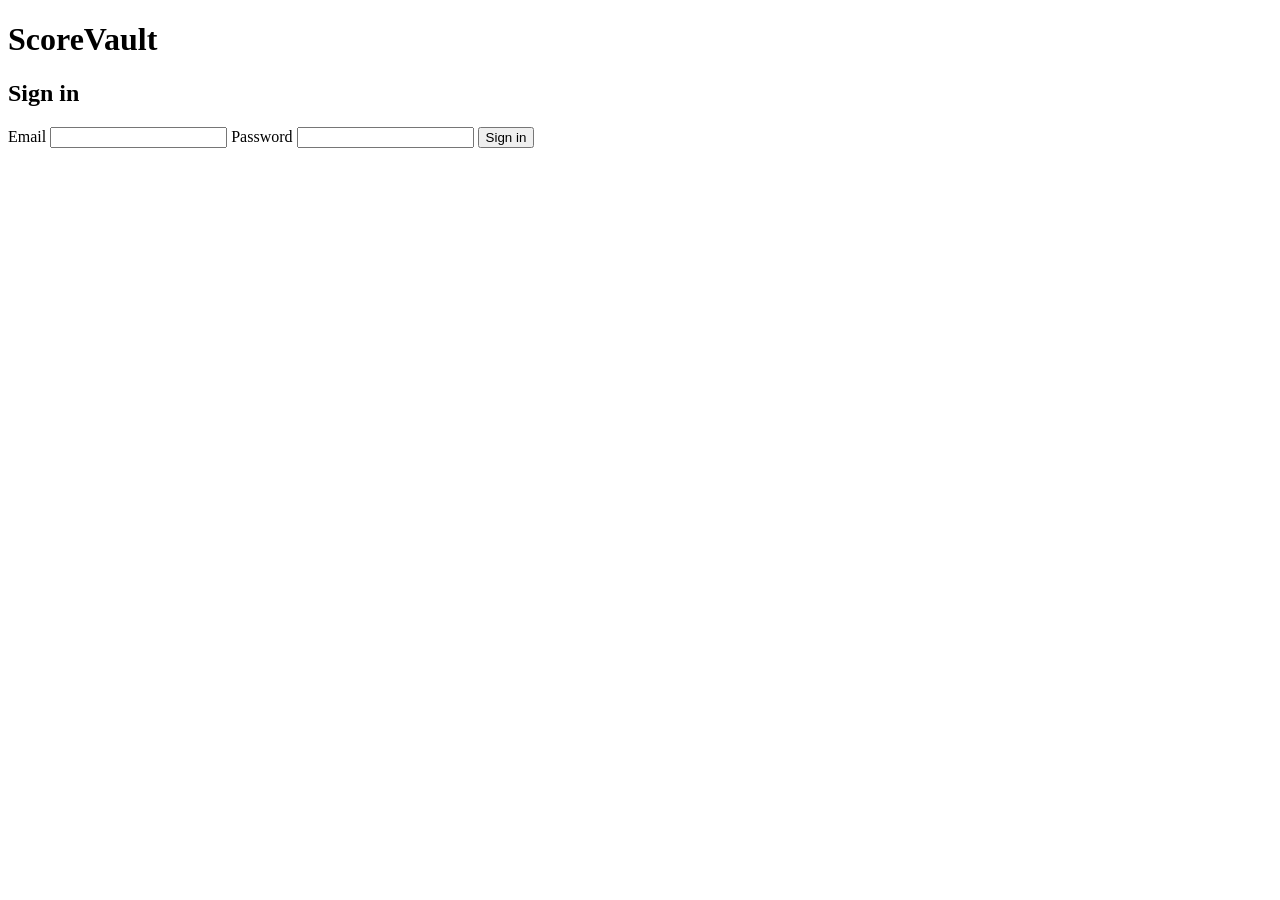
==== backend/src/main/resources/static/index.html @ b6db9ce6 "feat(backend): JWT login and rubric template API with web page" ====
<!DOCTYPE html>
<html lang="en">
<head>
  <meta charset="utf-8">
  <meta name="viewport" content="width=device-width, initial-scale=1">
  <title>ScoreVault</title>
  <link rel="stylesheet" href="/styles.css">
</head>
<body>
  <header>
    <h1>ScoreVault</h1>
    <div id="whoami" hidden>
      <span id="who"></span>
      <button id="logout" type="button">Log out</button>
    </div>
  </header>

  <main>
    <section id="login-view">
      <h2>Sign in</h2>
      <form id="login-form" autocomplete="on">
        <label for="email">Email</label>
        <input id="email" type="email" required maxlength="255" autocomplete="username">
        <label for="password">Password</label>
        <input id="password" type="password" required maxlength="100" autocomplete="current-password">
        <button type="submit">Sign in</button>
        <p id="login-error" class="error" role="alert"></p>
      </form>
    </section>

    <section id="app-view" hidden>
      <section id="create-section" class="card">
        <h2>Create rubric template</h2>
        <form id="rubric-form">
          <label for="category">Event category</label>
          <select id="category" required></select>
          <label for="rubric-name">Template name</label>
          <input id="rubric-name" type="text" required maxlength="150">
          <label for="rubric-desc">Description (optional)</label>
          <input id="rubric-desc" type="text" maxlength="500">

          <h3>Criteria</h3>
          <div id="criteria"></div>
          <button id="add-criterion" type="button">Add criterion</button>
          <p id="weight-total" class="total"></p>

          <button type="submit">Save template</button>
          <p id="rubric-msg" role="status"></p>
        </form>
      </section>

      <section>
        <h2>Rubric templates</h2>
        <p id="list-note"></p>
        <div id="rubric-list"></div>
      </section>
    </section>
  </main>

  <script src="/app.js"></script>
</body>
</html>
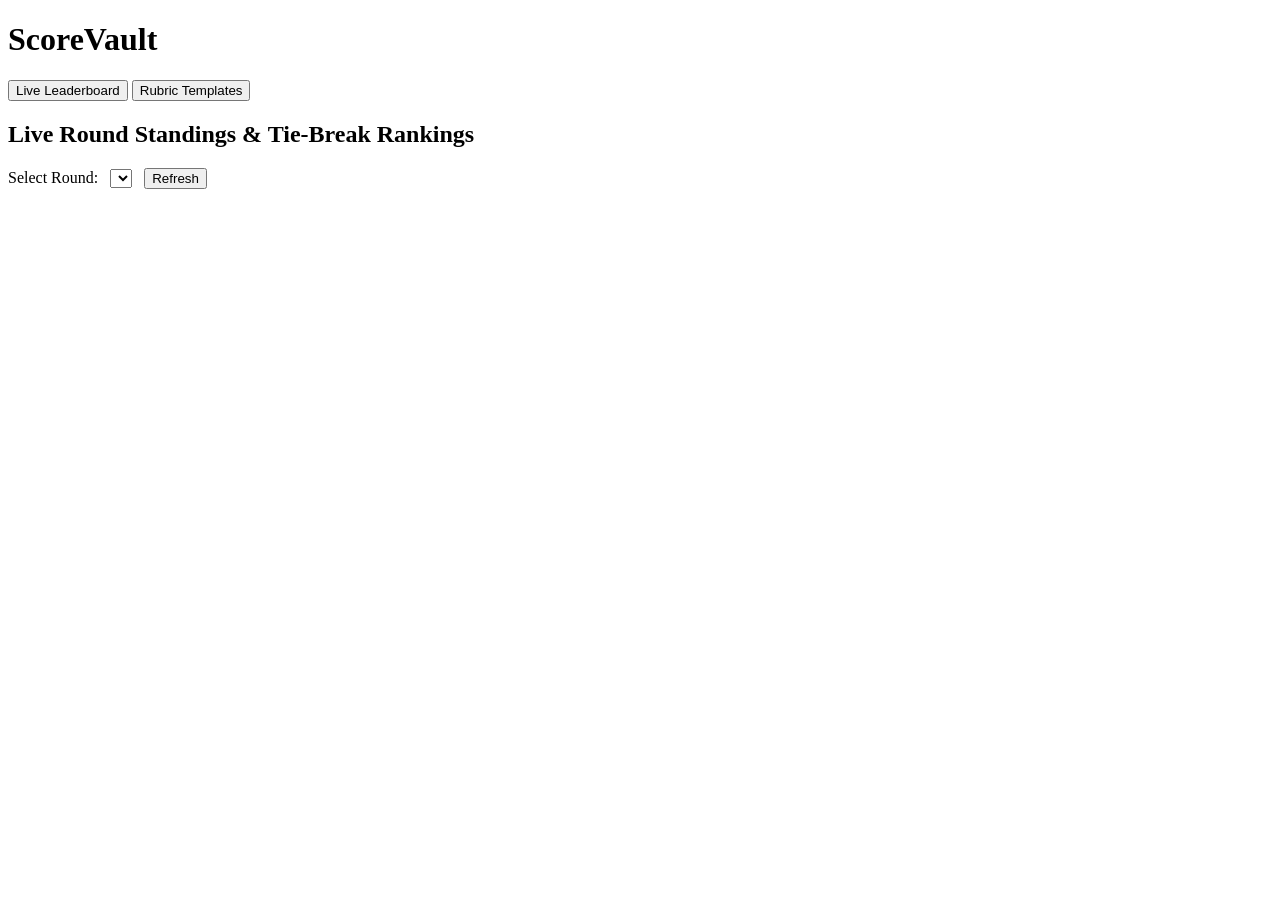
==== commit b75ab82d: "feat(backend & web): implement judge assignment, rubric scoring engine, and live leaderboard" ====
--- a/backend/src/main/resources/static/index.html
+++ b/backend/src/main/resources/static/index.html
@@ -3,7 +3,7 @@
 <head>
   <meta charset="utf-8">
   <meta name="viewport" content="width=device-width, initial-scale=1">
-  <title>ScoreVault</title>
+  <title>ScoreVault - Multi-Category Evaluation & Auditing Portal</title>
   <link rel="stylesheet" href="/styles.css">
 </head>
 <body>
@@ -15,45 +15,101 @@
     </div>
   </header>
 
+  <nav class="tabs" id="main-nav">
+    <button type="button" class="tab-btn active" data-tab="tab-leaderboard">Live Leaderboard</button>
+    <button type="button" class="tab-btn" data-tab="tab-rubrics">Rubric Templates</button>
+    <button type="button" class="tab-btn" data-tab="tab-judging" id="btn-tab-judging" hidden>Judge Scoring</button>
+    <button type="button" class="tab-btn" data-tab="tab-assign" id="btn-tab-assign" hidden>Assign Judges</button>
+  </nav>
+
   <main>
-    <section id="login-view">
-      <h2>Sign in</h2>
-      <form id="login-form" autocomplete="on">
-        <label for="email">Email</label>
-        <input id="email" type="email" required maxlength="255" autocomplete="username">
-        <label for="password">Password</label>
-        <input id="password" type="password" required maxlength="100" autocomplete="current-password">
-        <button type="submit">Sign in</button>
-        <p id="login-error" class="error" role="alert"></p>
-      </form>
+    <!-- TAB 1: LIVE LEADERBOARD (PUBLIC) -->
+    <section id="tab-leaderboard" class="tab-content">
+      <div class="card">
+        <h2>Live Round Standings & Tie-Break Rankings</h2>
+        <div style="display:flex; gap:12px; align-items:center; margin-bottom:12px;">
+          <label for="leaderboard-round" style="margin:0; white-space:nowrap;">Select Round:</label>
+          <select id="leaderboard-round" style="max-width:360px;"></select>
+          <button id="refresh-leaderboard" type="button" class="secondary" style="margin:0;">Refresh</button>
+        </div>
+        <p id="leaderboard-meta" class="meta"></p>
+        <div id="leaderboard-table-container"></div>
+      </div>
     </section>
 
-    <section id="app-view" hidden>
-      <section id="create-section" class="card">
-        <h2>Create rubric template</h2>
-        <form id="rubric-form">
-          <label for="category">Event category</label>
-          <select id="category" required></select>
-          <label for="rubric-name">Template name</label>
-          <input id="rubric-name" type="text" required maxlength="150">
-          <label for="rubric-desc">Description (optional)</label>
-          <input id="rubric-desc" type="text" maxlength="500">
-
-          <h3>Criteria</h3>
-          <div id="criteria"></div>
-          <button id="add-criterion" type="button">Add criterion</button>
-          <p id="weight-total" class="total"></p>
-
-          <button type="submit">Save template</button>
-          <p id="rubric-msg" role="status"></p>
+    <!-- TAB 2: RUBRIC TEMPLATES -->
+    <section id="tab-rubrics" class="tab-content" hidden>
+      <section id="login-view" class="card">
+        <h2>Sign in</h2>
+        <form id="login-form" autocomplete="on">
+          <label for="email">Email</label>
+          <input id="email" type="email" required maxlength="255" autocomplete="username">
+          <label for="password">Password</label>
+          <input id="password" type="password" required maxlength="100" autocomplete="current-password">
+          <button type="submit">Sign in</button>
+          <p id="login-error" class="error" role="alert"></p>
         </form>
       </section>
 
-      <section>
-        <h2>Rubric templates</h2>
-        <p id="list-note"></p>
-        <div id="rubric-list"></div>
-      </section>
+      <div id="rubric-app-view" hidden>
+        <section id="create-section" class="card">
+          <h2>Create Rubric Template (Admin Only)</h2>
+          <form id="rubric-form">
+            <label for="category">Event category</label>
+            <select id="category" required></select>
+            <label for="rubric-name">Template name</label>
+            <input id="rubric-name" type="text" required maxlength="150">
+            <label for="rubric-desc">Description (optional)</label>
+            <input id="rubric-desc" type="text" maxlength="500">
+
+            <h3>Criteria</h3>
+            <div id="criteria"></div>
+            <button id="add-criterion" type="button">Add criterion</button>
+            <p id="weight-total" class="total"></p>
+
+            <button type="submit">Save template</button>
+            <p id="rubric-msg" role="status"></p>
+          </form>
+        </section>
+
+        <section class="card">
+          <h2>Active Rubric Templates</h2>
+          <p id="list-note" class="meta"></p>
+          <div id="rubric-list"></div>
+        </section>
+      </div>
+    </section>
+
+    <!-- TAB 3: JUDGE SCORING INTERFACE -->
+    <section id="tab-judging" class="tab-content" hidden>
+      <div class="card">
+        <h2>My Assigned Entries to Evaluate</h2>
+        <p class="meta">Scores automatically lock upon submission and are recorded in the immutable audit log.</p>
+        <div id="judge-tasks-container"></div>
+      </div>
+    </section>
+
+    <!-- TAB 4: ADMIN JUDGE ASSIGNMENT & CONFLICT CHECK -->
+    <section id="tab-assign" class="tab-content" hidden>
+      <div class="card">
+        <h2>Assign Judge with Conflict-of-Interest Validation</h2>
+        <p class="meta">The system uses database triggers to automatically reject assignments where the judge and any team member share the same institution.</p>
+        <form id="assign-form">
+          <label for="assign-round">Round</label>
+          <select id="assign-round" required></select>
+          <label for="assign-judge">Judge</label>
+          <select id="assign-judge" required></select>
+          <label for="assign-team">Target Team</label>
+          <select id="assign-team" required></select>
+          <button type="submit">Verify & Assign Judge</button>
+          <p id="assign-msg" role="status"></p>
+        </form>
+      </div>
+
+      <div class="card">
+        <h2>Current Assignments</h2>
+        <div id="assignments-list-container"></div>
+      </div>
     </section>
   </main>
 
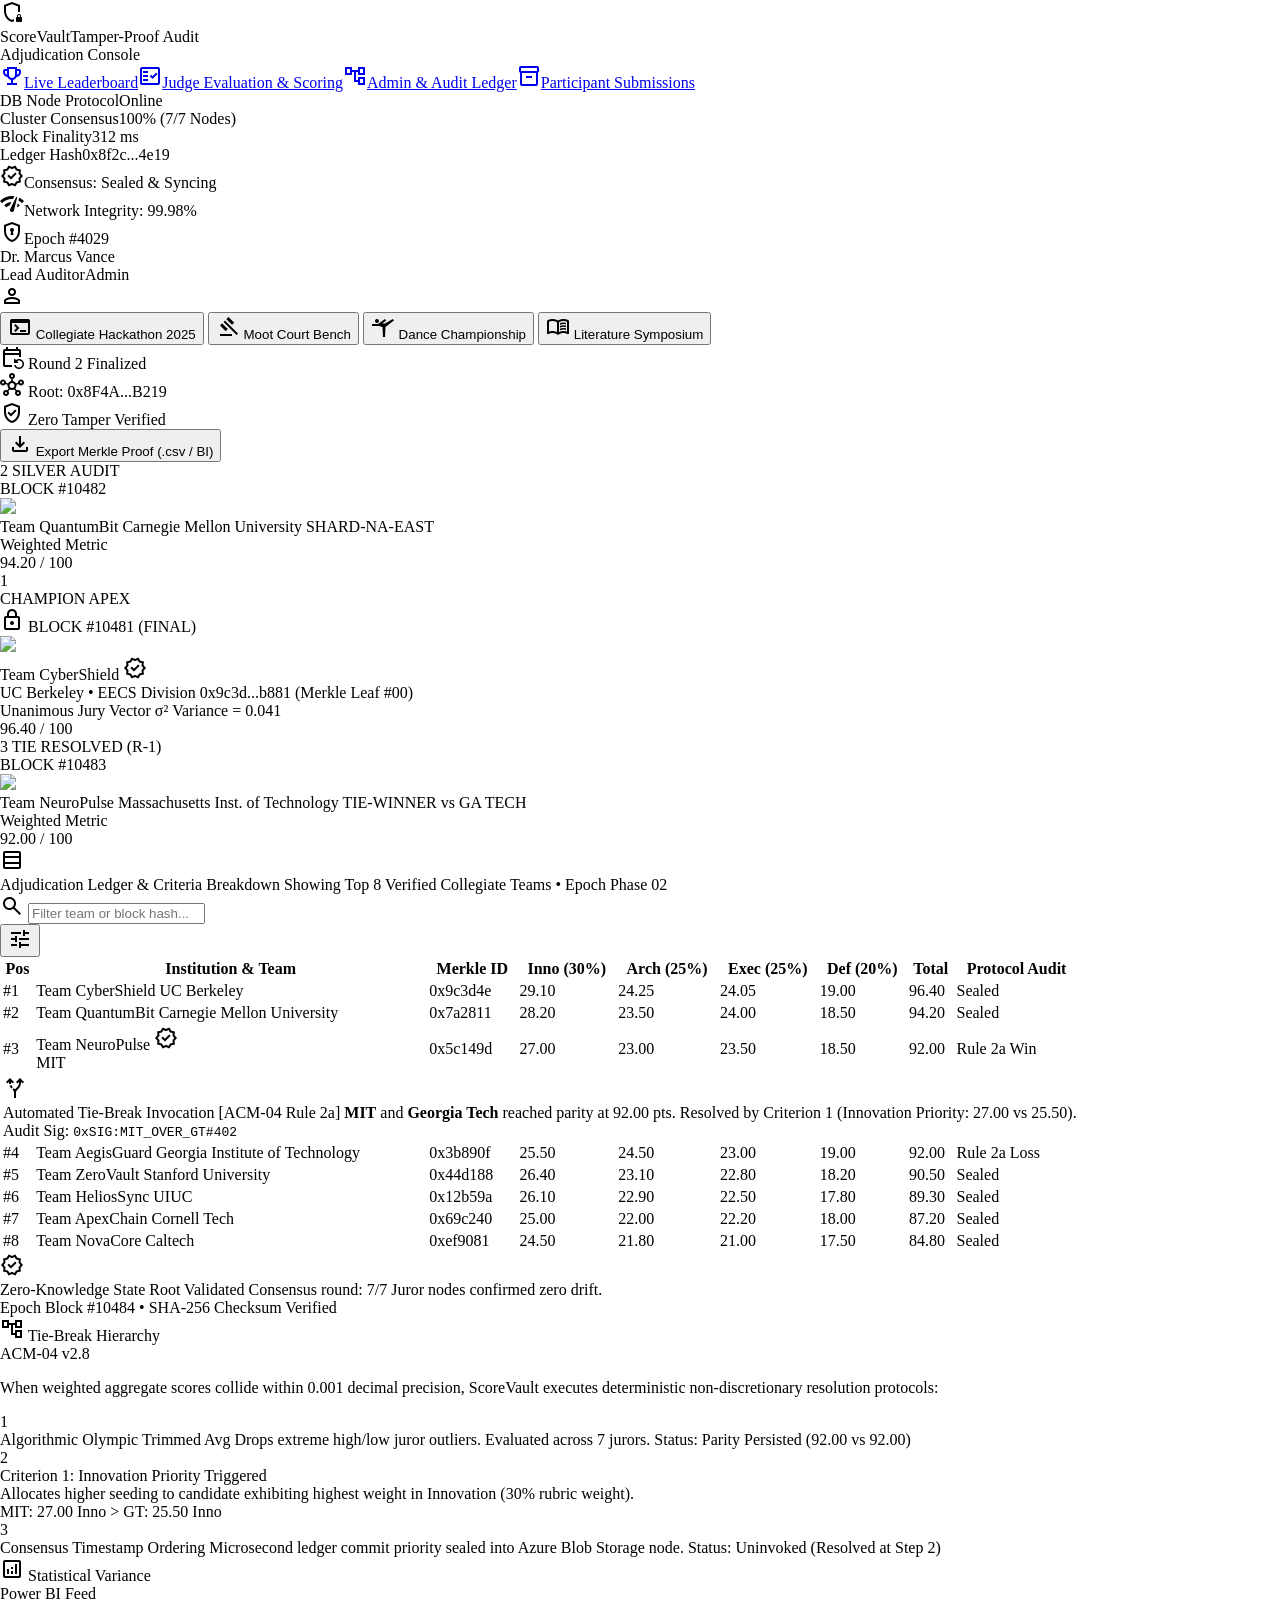
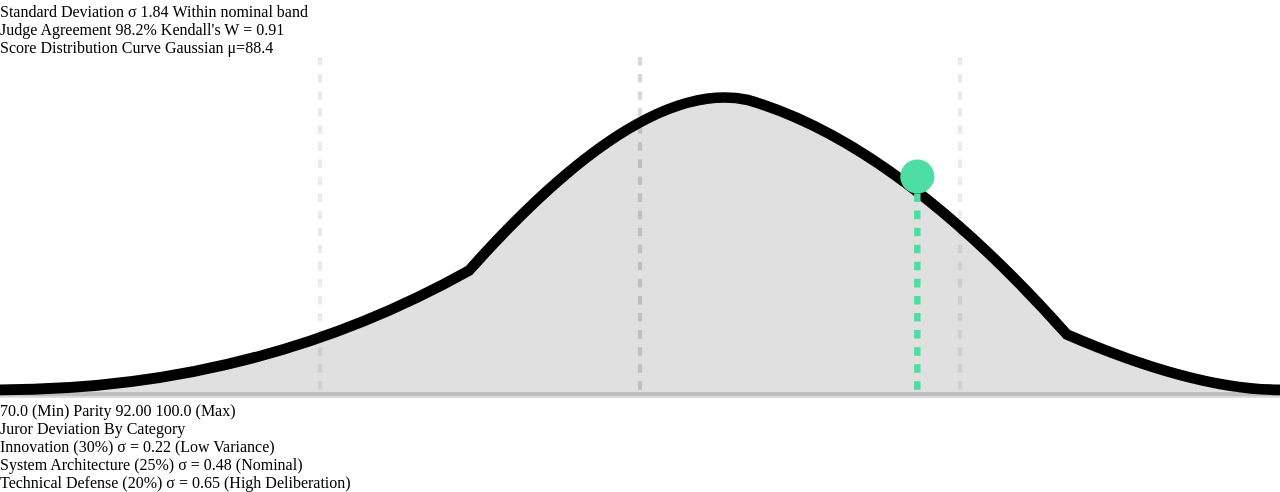
==== commit 595c7a3b: "feat(ui): integrate Google Stitch high-fidelity design system across all 4 screens with interactive " ====
--- a/backend/src/main/resources/static/index.html
+++ b/backend/src/main/resources/static/index.html
@@ -1,118 +1,539 @@
 <!DOCTYPE html>
-<html lang="en">
-<head>
-  <meta charset="utf-8">
-  <meta name="viewport" content="width=device-width, initial-scale=1">
-  <title>ScoreVault - Multi-Category Evaluation & Auditing Portal</title>
-  <link rel="stylesheet" href="/styles.css">
-</head>
-<body>
-  <header>
-    <h1>ScoreVault</h1>
-    <div id="whoami" hidden>
-      <span id="who"></span>
-      <button id="logout" type="button">Log out</button>
-    </div>
-  </header>
 
-  <nav class="tabs" id="main-nav">
-    <button type="button" class="tab-btn active" data-tab="tab-leaderboard">Live Leaderboard</button>
-    <button type="button" class="tab-btn" data-tab="tab-rubrics">Rubric Templates</button>
-    <button type="button" class="tab-btn" data-tab="tab-judging" id="btn-tab-judging" hidden>Judge Scoring</button>
-    <button type="button" class="tab-btn" data-tab="tab-assign" id="btn-tab-assign" hidden>Assign Judges</button>
-  </nav>
+<html class="dark" lang="en"><head><meta charset="utf-8"/><meta content="width=device-width, initial-scale=1.0" name="viewport"/><meta content="web_dashboard" name="shell-type"/><link href="https://fonts.googleapis.com/css2?family=Material+Symbols+Outlined:opsz,wght,FILL,GRAD@20..48,100..700,0..1,-50..200" rel="stylesheet"/><link href="https://fonts.googleapis.com" rel="preconnect"/><link crossorigin="" href="https://fonts.gstatic.com" rel="preconnect"/><link href="https://fonts.googleapis.com/css2?family=Inter:wght@400;500;600;700&amp;family=JetBrains+Mono:wght@400;500;600&amp;display=swap" rel="stylesheet"/>
+<link href="https://fonts.googleapis.com/css2?family=Material+Symbols+Outlined:wght,FILL@100..700,0..1&amp;display=swap" rel="stylesheet"/><style>@layer base{html,body{margin:0;padding:0;}body{overscroll-behavior:none;}main>:first-child{margin-top:0!important;}main>:last-child{margin-bottom:0!important;}}::-webkit-scrollbar{display:none;}</style><script src="https://cdn.tailwindcss.com"></script><script id="tailwind-config">tailwind.config={"darkMode":"class","theme":{"extend":{"colors":{"on-secondary":"#003824","tertiary-fixed-dim":"#ffb95f","on-primary-container":"#00424f","surface-container":"#151e3a","inverse-on-surface":"#262f4c","error-container":"#93000a","on-primary-fixed-variant":"#004e5c","on-tertiary-fixed":"#2a1700","tertiary":"#ffb95f","secondary":"#4edea3","surface-variant":"#2b3450","secondary-fixed-dim":"#4edea3","outline-variant":"#3d494c","primary-fixed":"#acedff","on-error":"#690005","on-error-container":"#ffdad6","surface":"#08122d","surface-dim":"#08122d","on-secondary-fixed-variant":"#005236","on-primary":"#003640","primary-container":"#06b6d4","secondary-container":"#00a572","background":"#08122d","on-surface-variant":"#bcc9cd","secondary-fixed":"#6ffbbe","tertiary-fixed":"#ffddb8","on-secondary-container":"#00311f","on-background":"#dbe1ff","surface-container-lowest":"#030c28","primary":"#4cd7f6","tertiary-container":"#e79400","on-tertiary-container":"#563400","error":"#ffb4ab","inverse-primary":"#00687a","on-surface":"#dbe1ff","on-secondary-fixed":"#002113","inverse-surface":"#dbe1ff","surface-container-low":"#111a36","on-primary-fixed":"#001f26","on-tertiary":"#472a00","surface-container-highest":"#2b3450","outline":"#869397","on-tertiary-fixed-variant":"#653e00","surface-container-high":"#202945","primary-fixed-dim":"#4cd7f6","surface-bright":"#2f3855","surface-tint":"#4cd7f6"},"borderRadius":{"DEFAULT":"0.25rem","lg":"0.5rem","xl":"0.75rem","full":"9999px"},"spacing":{"space-xl":"2.5rem","space-md":"1rem","margin-lg":"2.5rem","gutter-lg":"1.5rem","gutter-sm":"0.75rem","gutter":"1.25rem","space-sm":"0.5rem","margin-sm":"1rem","space-xs":"0.25rem","margin":"1.5rem","space-lg":"1.5rem"},"fontFamily":{"body-md":["Inter"],"body-lg":["Inter"],"label-mono-lg":["JetBrains Mono"],"headline-md":["Inter"],"title-md":["Inter"],"headline-lg":["Inter"],"body-sm":["Inter"],"display-lg-mobile":["Inter"],"display-lg":["Inter"],"label-mono-md":["JetBrains Mono"],"label-mono-sm":["JetBrains Mono"],"headline-lg-mobile":["Inter"]},"fontSize":{"body-md":["14px",{"lineHeight":"20px","fontWeight":"400"}],"body-lg":["16px",{"lineHeight":"24px","fontWeight":"400"}],"label-mono-lg":["14px",{"lineHeight":"20px","letterSpacing":"0.02em","fontWeight":"500"}],"headline-md":["20px",{"lineHeight":"28px","letterSpacing":"-0.005em","fontWeight":"600"}],"title-md":["16px",{"lineHeight":"24px","fontWeight":"600"}],"headline-lg":["28px",{"lineHeight":"36px","letterSpacing":"-0.01em","fontWeight":"600"}],"body-sm":["12px",{"lineHeight":"16px","fontWeight":"400"}],"display-lg-mobile":["30px",{"lineHeight":"38px","letterSpacing":"-0.01em","fontWeight":"700"}],"display-lg":["40px",{"lineHeight":"48px","letterSpacing":"-0.02em","fontWeight":"700"}],"label-mono-md":["12px",{"lineHeight":"16px","letterSpacing":"0.04em","fontWeight":"500"}],"label-mono-sm":["10px",{"lineHeight":"14px","letterSpacing":"0.06em","fontWeight":"500"}],"headline-lg-mobile":["22px",{"lineHeight":"30px","letterSpacing":"0em","fontWeight":"600"}]}}}};</script></head><body class="bg-surface font-body-md text-body-md text-on-surface antialiased"><aside class="fixed left-0 top-0 h-full w-72 bg-surface-container-low z-50 flex flex-col justify-between shadow-[0_1px_8px_rgba(0,0,0,0.04)]"><div class="flex flex-col"><div class="h-16 px-gutter flex items-center gap-space-sm bg-surface-container-lowest/60"><div class="w-9 h-9 rounded-lg bg-surface-container-high flex items-center justify-center"><span class="material-symbols-outlined text-primary text-[22px]">shield_locked</span></div><div class="flex flex-col"><span class="font-headline-md text-title-md text-on-surface tracking-tight font-bold">ScoreVault</span><span class="font-label-mono-sm text-label-mono-sm text-outline tracking-wider uppercase">Tamper-Proof Audit</span></div></div><div class="px-space-md py-space-sm"><div class="px-space-sm py-space-xs font-label-mono-sm text-label-mono-sm uppercase text-outline tracking-wider">Adjudication Console</div></div><nav class="flex flex-col px-space-sm gap-space-xs" data-active-classes="bg-surface-container-high text-primary font-title-md"><a aria-current="page" class="flex items-center gap-space-sm px-space-md py-space-sm rounded-lg transition-all bg-surface-container-high text-primary font-title-md" data-path="live-leaderboard" href="/leaderboard.html"><span class="material-symbols-outlined text-[20px]">trophy</span><span class="font-title-md text-body-md">Live Leaderboard</span></a><a class="flex items-center gap-space-sm px-space-md py-space-sm rounded-lg text-on-surface-variant hover:bg-surface-container hover:text-on-surface transition-all" data-path="judge-evaluation-and-scoring" href="/judging.html"><span class="material-symbols-outlined text-[20px]">fact_check</span><span class="font-title-md text-body-md">Judge Evaluation &amp; Scoring</span></a><a class="flex items-center gap-space-sm px-space-md py-space-sm rounded-lg text-on-surface-variant hover:bg-surface-container hover:text-on-surface transition-all" data-path="admin-and-audit-ledger" href="/admin.html"><span class="material-symbols-outlined text-[20px]">account_tree</span><span class="font-title-md text-body-md">Admin &amp; Audit Ledger</span></a><a class="flex items-center gap-space-sm px-space-md py-space-sm rounded-lg text-on-surface-variant hover:bg-surface-container hover:text-on-surface transition-all" data-path="participant-submissions" href="/submissions.html"><span class="material-symbols-outlined text-[20px]">inventory_2</span><span class="font-title-md text-body-md">Participant Submissions</span></a></nav></div><div class="p-space-md m-space-sm rounded-lg bg-surface-container-lowest/80 flex flex-col gap-space-sm"><div class="flex items-center justify-between"><span class="font-label-mono-sm text-label-mono-sm text-outline tracking-wider uppercase">DB Node Protocol</span><span class="inline-flex items-center gap-1 font-label-mono-sm text-label-mono-sm text-secondary"><span class="w-1.5 h-1.5 rounded-full bg-secondary animate-pulse"></span>Online</span></div><div class="flex flex-col gap-space-xs"><div class="flex justify-between items-center text-body-sm"><span class="text-on-surface-variant font-body-sm">Cluster Consensus</span><span class="font-label-mono-sm text-label-mono-sm text-on-surface">100% (7/7 Nodes)</span></div><div class="flex justify-between items-center text-body-sm"><span class="text-on-surface-variant font-body-sm">Block Finality</span><span class="font-label-mono-sm text-label-mono-sm text-primary">312 ms</span></div><div class="flex justify-between items-center text-body-sm"><span class="text-on-surface-variant font-body-sm">Ledger Hash</span><span class="font-label-mono-sm text-label-mono-sm text-outline-variant font-semibold">0x8f2c...4e19</span></div></div></div></aside><div class="pl-72"><header class="fixed top-0 left-72 right-0 h-16 bg-surface/80 backdrop-blur-xl z-40 shadow-[0_1px_8px_rgba(0,0,0,0.04)]"><div class="h-16 w-full px-gutter-lg flex items-center justify-between"><div class="flex items-center gap-space-md"><div class="flex items-center gap-space-xs px-space-md py-1 rounded-full bg-surface-container-high"><span class="w-2 h-2 rounded-full bg-secondary animate-ping"></span><span class="material-symbols-outlined text-secondary text-[16px]">verified</span><span class="font-label-mono-sm text-label-mono-sm text-secondary font-medium tracking-wide uppercase">Consensus: Sealed &amp; Syncing</span></div><div class="hidden xl:flex items-center gap-space-xs px-space-md py-1 rounded-full bg-surface-container"><span class="material-symbols-outlined text-primary text-[16px]">network_check</span><span class="font-label-mono-sm text-label-mono-sm text-primary font-medium tracking-wide uppercase">Network Integrity: 99.98%</span></div></div><div class="flex items-center gap-space-md"><div class="flex items-center gap-space-xs px-space-sm py-1 rounded-full bg-surface-container-low"><span class="material-symbols-outlined text-outline text-[18px]">encrypted</span><span class="font-label-mono-sm text-label-mono-sm text-on-surface-variant">Epoch #4029</span></div><div class="flex items-center gap-space-sm pl-space-sm"><div class="flex flex-col text-right"><span class="font-title-md text-body-md text-on-surface font-semibold leading-tight">Dr. Marcus Vance</span><div class="flex items-center justify-end gap-1"><span class="px-1.5 py-0.5 rounded bg-primary/10 text-primary font-label-mono-sm text-label-mono-sm font-semibold uppercase">Lead Auditor</span><span class="px-1.5 py-0.5 rounded bg-surface-variant text-outline font-label-mono-sm text-label-mono-sm uppercase">Admin</span></div></div><div class="w-8 h-8 rounded-full bg-primary flex items-center justify-center"><span class="material-symbols-outlined text-on-primary text-[18px]">person</span></div></div></div></div></header><main class="w-full pt-16 bg-surface min-h-screen px-gutter-lg py-gutter"><div class="flex flex-col w-full gap-space-lg">
+<!-- Cryptographic Session Strip & Category Switcher -->
+<section class="flex flex-col lg:flex-row lg:items-center justify-between gap-space-md p-space-md rounded-xl bg-surface-container-low shadow-sm">
+<div class="flex flex-wrap items-center gap-space-xs">
+<button class="flex items-center gap-space-xs px-space-md py-space-sm rounded-lg bg-surface-container-highest text-primary font-title-md text-body-md transition-all shadow-sm">
+<span class="material-symbols-outlined text-[18px]">terminal</span>
+<span>Collegiate Hackathon 2025</span>
+<span class="w-1.5 h-1.5 rounded-full bg-secondary ml-1 animate-pulse"></span>
+</button>
+<button class="flex items-center gap-space-xs px-space-md py-space-sm rounded-lg text-on-surface-variant hover:text-on-surface hover:bg-surface-container transition-all font-title-md text-body-md">
+<span class="material-symbols-outlined text-[18px]">gavel</span>
+<span>Moot Court Bench</span>
+</button>
+<button class="flex items-center gap-space-xs px-space-md py-space-sm rounded-lg text-on-surface-variant hover:text-on-surface hover:bg-surface-container transition-all font-title-md text-body-md">
+<span class="material-symbols-outlined text-[18px]">sports_gymnastics</span>
+<span>Dance Championship</span>
+</button>
+<button class="flex items-center gap-space-xs px-space-md py-space-sm rounded-lg text-on-surface-variant hover:text-on-surface hover:bg-surface-container transition-all font-title-md text-body-md">
+<span class="material-symbols-outlined text-[18px]">menu_book</span>
+<span>Literature Symposium</span>
+</button>
+</div>
+<!-- Verification Metadata Pills & Actions -->
+<div class="flex flex-wrap items-center gap-space-sm">
+<div class="flex items-center gap-space-xs px-space-sm py-1 rounded-full bg-surface-container-high">
+<span class="material-symbols-outlined text-primary text-[15px]">event_repeat</span>
+<span class="font-label-mono-sm text-label-mono-sm text-primary uppercase">Round 2 Finalized</span>
+</div>
+<div class="flex items-center gap-space-xs px-space-sm py-1 rounded-full bg-surface-container-lowest">
+<span class="material-symbols-outlined text-outline text-[15px]">hub</span>
+<span class="font-label-mono-sm text-label-mono-sm text-on-surface-variant">Root:</span>
+<span class="font-label-mono-sm text-label-mono-sm text-on-surface font-semibold tracking-wider">0x8F4A...B219</span>
+</div>
+<div class="flex items-center gap-space-xs px-space-sm py-1 rounded-full bg-secondary/15">
+<span class="w-1.5 h-1.5 rounded-full bg-secondary"></span>
+<span class="material-symbols-outlined text-secondary text-[15px]">verified_user</span>
+<span class="font-label-mono-sm text-label-mono-sm text-secondary font-medium uppercase">Zero Tamper Verified</span>
+</div>
+<button class="flex items-center gap-space-xs px-space-md py-1.5 rounded-lg bg-primary-container text-on-primary font-title-md text-body-sm hover:brightness-110 transition-all shadow-sm">
+<span class="material-symbols-outlined text-[16px]">file_download</span>
+<span>Export Merkle Proof (.csv / BI)</span>
+</button>
+</div>
+</section>
+<!-- Collegiate Podium Hero / Top Tier Broadcast -->
+<section class="grid grid-cols-1 md:grid-cols-3 gap-space-md items-end">
+<!-- 2nd Place: CMU -->
+<div class="relative flex flex-col justify-between p-space-lg rounded-xl bg-surface-container-low shadow-sm min-h-[220px] transition-transform hover:-translate-y-1">
+<div class="flex justify-between items-start">
+<div class="flex items-center gap-space-xs">
+<span class="flex items-center justify-center w-8 h-8 rounded-full bg-surface-variant font-headline-md text-on-surface text-title-md">2</span>
+<span class="px-space-xs py-0.5 rounded bg-surface-container-highest font-label-mono-sm text-label-mono-sm text-on-surface-variant">SILVER AUDIT</span>
+</div>
+<span class="font-label-mono-sm text-label-mono-sm text-outline">BLOCK #10482</span>
+</div>
+<div class="flex items-center gap-space-md my-space-md">
+<div class="w-14 h-14 rounded-xl overflow-hidden bg-surface-container-highest flex-shrink-0">
+<img class="w-full h-full object-cover" data-alt="High-contrast modern university collegiate crest and shield symbol on a deep slate navy background, glowing metallic silver cybernetic lines, dark corporate precision branding." src="https://lh3.googleusercontent.com/aida-public/[base64]"/>
+</div>
+<div class="flex flex-col min-w-0">
+<span class="font-title-md text-headline-md text-on-surface truncate">Team QuantumBit</span>
+<span class="font-body-sm text-body-sm text-on-surface-variant">Carnegie Mellon University</span>
+<span class="font-label-mono-sm text-label-mono-sm text-primary tracking-wide">SHARD-NA-EAST</span>
+</div>
+</div>
+<div class="flex items-center justify-between pt-space-sm bg-surface-container-lowest/50 px-space-md py-space-xs rounded-lg">
+<span class="font-body-sm text-body-sm text-on-surface-variant">Weighted Metric</span>
+<div class="flex items-baseline gap-space-xs">
+<span class="font-headline-lg text-headline-lg text-on-surface font-bold">94.20</span>
+<span class="font-label-mono-sm text-label-mono-sm text-outline">/ 100</span>
+</div>
+</div>
+</div>
+<!-- 1st Place: UC Berkeley (Gold / Accentuated) -->
+<div class="relative flex flex-col justify-between p-space-lg rounded-xl bg-surface-container shadow-md min-h-[260px] -mt-2 transition-transform hover:-translate-y-1">
+<div class="flex justify-between items-start">
+<div class="flex items-center gap-space-xs">
+<div class="flex items-center justify-center w-9 h-9 rounded-full bg-tertiary-container text-on-tertiary-container font-headline-md text-headline-md shadow-sm">
+            1
+          </div>
+<span class="px-space-sm py-0.5 rounded-full bg-tertiary/15 font-label-mono-sm text-label-mono-sm text-tertiary font-bold tracking-wider">CHAMPION APEX</span>
+</div>
+<div class="flex items-center gap-1">
+<span class="material-symbols-outlined text-secondary text-[16px]">lock</span>
+<span class="font-label-mono-sm text-label-mono-sm text-secondary font-semibold">BLOCK #10481 (FINAL)</span>
+</div>
+</div>
+<div class="flex items-center gap-space-md my-space-md">
+<div class="w-16 h-16 rounded-xl overflow-hidden bg-surface-container-highest flex-shrink-0">
+<img class="w-full h-full object-cover" data-alt="Futuristic cyber security emblem with a geometric golden bear shield, dark obsidian tones, electric cyan circuitry, collegiate university championship branding." src="https://lh3.googleusercontent.com/aida-public/[base64]"/>
+</div>
+<div class="flex flex-col min-w-0">
+<div class="flex items-center gap-space-xs">
+<span class="font-headline-lg text-headline-lg text-on-surface font-bold tracking-tight truncate">Team CyberShield</span>
+<span class="material-symbols-outlined text-primary text-[20px]" title="Cryptographically Sealed Consensus">verified</span>
+</div>
+<span class="font-title-md text-body-lg text-on-surface-variant">UC Berkeley • EECS Division</span>
+<span class="font-label-mono-sm text-label-mono-sm text-primary tracking-wide">0x9c3d...b881 (Merkle Leaf #00)</span>
+</div>
+</div>
+<div class="flex items-center justify-between bg-surface-container-high px-space-md py-space-sm rounded-lg">
+<div class="flex flex-col">
+<span class="font-label-mono-sm text-label-mono-sm text-tertiary uppercase">Unanimous Jury Vector</span>
+<span class="font-body-sm text-body-sm text-outline-variant">σ² Variance = 0.041</span>
+</div>
+<div class="flex items-baseline gap-space-xs">
+<span class="font-display-lg text-display-lg text-tertiary font-black">96.40</span>
+<span class="font-label-mono-md text-label-mono-md text-outline">/ 100</span>
+</div>
+</div>
+</div>
+<!-- 3rd Place: MIT (Tied & Broken) -->
+<div class="relative flex flex-col justify-between p-space-lg rounded-xl bg-surface-container-low shadow-sm min-h-[220px] transition-transform hover:-translate-y-1">
+<div class="flex justify-between items-start">
+<div class="flex items-center gap-space-xs">
+<span class="flex items-center justify-center w-8 h-8 rounded-full bg-surface-variant font-headline-md text-on-surface text-title-md">3</span>
+<span class="px-space-xs py-0.5 rounded bg-secondary/10 font-label-mono-sm text-label-mono-sm text-secondary font-medium">TIE RESOLVED (R-1)</span>
+</div>
+<span class="font-label-mono-sm text-label-mono-sm text-outline">BLOCK #10483</span>
+</div>
+<div class="flex items-center gap-space-md my-space-md">
+<div class="w-14 h-14 rounded-xl overflow-hidden bg-surface-container-highest flex-shrink-0">
+<img class="w-full h-full object-cover" data-alt="Technical collegiate insignia featuring an intricate quantum neural lattice emblem, dark navy and teal aesthetic, sleek university technology lab styling." src="https://lh3.googleusercontent.com/aida-public/[base64]"/>
+</div>
+<div class="flex flex-col min-w-0">
+<span class="font-title-md text-headline-md text-on-surface truncate">Team NeuroPulse</span>
+<span class="font-body-sm text-body-sm text-on-surface-variant">Massachusetts Inst. of Technology</span>
+<span class="font-label-mono-sm text-label-mono-sm text-secondary tracking-wide">TIE-WINNER vs GA TECH</span>
+</div>
+</div>
+<div class="flex items-center justify-between pt-space-sm bg-surface-container-lowest/50 px-space-md py-space-xs rounded-lg">
+<span class="font-body-sm text-body-sm text-on-surface-variant">Weighted Metric</span>
+<div class="flex items-baseline gap-space-xs">
+<span class="font-headline-lg text-headline-lg text-on-surface font-bold">92.00</span>
+<span class="font-label-mono-sm text-label-mono-sm text-outline">/ 100</span>
+</div>
+</div>
+</div>
+</section>
+<!-- Grid: Ledger Standings (8 Cols) vs Protocol & Statistical Engine (4 Cols) -->
+<div class="grid grid-cols-1 xl:grid-cols-12 gap-space-lg items-start">
+<!-- Left: Official Adjudication Ledger Table -->
+<div class="xl:col-span-8 flex flex-col gap-space-md">
+<!-- Table Header Bar & Filter Controls -->
+<div class="flex flex-col sm:flex-row sm:items-center justify-between gap-space-sm p-space-md rounded-xl bg-surface-container-low shadow-sm">
+<div class="flex items-center gap-space-sm">
+<span class="material-symbols-outlined text-primary text-[22px]">table_rows</span>
+<div class="flex flex-col">
+<span class="font-headline-md text-headline-md text-on-surface">Adjudication Ledger &amp; Criteria Breakdown</span>
+<span class="font-label-mono-sm text-label-mono-sm text-outline">Showing Top 8 Verified Collegiate Teams • Epoch Phase 02</span>
+</div>
+</div>
+<div class="flex items-center gap-space-xs">
+<div class="flex items-center bg-surface-container-lowest rounded-lg px-space-sm py-1">
+<span class="material-symbols-outlined text-outline text-[16px] mr-1">search</span>
+<input class="bg-transparent text-body-sm font-body-sm text-on-surface focus:outline-none placeholder:text-outline w-44" placeholder="Filter team or block hash..." type="text"/>
+</div>
+<button class="p-1.5 rounded-lg bg-surface-container hover:bg-surface-container-high text-on-surface-variant transition-colors" title="Adjust Rubric Weightings">
+<span class="material-symbols-outlined text-[18px]">tune</span>
+</button>
+</div>
+</div>
+<!-- Live Table Card -->
+<div class="overflow-x-auto rounded-xl bg-surface-container-low shadow-sm">
+<table class="w-full text-left border-collapse">
+<thead>
+<tr class="bg-surface-container-lowest/80 text-outline uppercase font-label-mono-sm text-label-mono-sm">
+<th class="py-space-sm px-space-md">Pos</th>
+<th class="py-space-sm px-space-md">Institution &amp; Team</th>
+<th class="py-space-sm px-space-md">Merkle ID</th>
+<th class="py-space-sm px-space-sm text-right">Inno (30%)</th>
+<th class="py-space-sm px-space-sm text-right">Arch (25%)</th>
+<th class="py-space-sm px-space-sm text-right">Exec (25%)</th>
+<th class="py-space-sm px-space-sm text-right">Def (20%)</th>
+<th class="py-space-sm px-space-md text-right text-on-surface font-semibold">Total</th>
+<th class="py-space-sm px-space-md text-center">Protocol Audit</th>
+</tr>
+</thead>
+<tbody class="divide-y divide-surface-container">
+<!-- Row 1: UC Berkeley -->
+<tr class="hover:bg-surface-container/60 transition-colors">
+<td class="py-space-sm px-space-md font-label-mono-lg text-label-mono-lg text-tertiary font-bold">#1</td>
+<td class="py-space-sm px-space-md">
+<div class="flex flex-col">
+<span class="font-title-md text-title-md text-on-surface font-semibold">Team CyberShield</span>
+<span class="font-body-sm text-body-sm text-on-surface-variant">UC Berkeley</span>
+</div>
+</td>
+<td class="py-space-sm px-space-md">
+<span class="px-1.5 py-0.5 rounded bg-surface-container-lowest font-label-mono-sm text-label-mono-sm text-primary tracking-wider">0x9c3d4e</span>
+</td>
+<td class="py-space-sm px-space-sm text-right font-label-mono-md text-label-mono-md text-on-surface">29.10</td>
+<td class="py-space-sm px-space-sm text-right font-label-mono-md text-label-mono-md text-on-surface">24.25</td>
+<td class="py-space-sm px-space-sm text-right font-label-mono-md text-label-mono-md text-on-surface">24.05</td>
+<td class="py-space-sm px-space-sm text-right font-label-mono-md text-label-mono-md text-on-surface">19.00</td>
+<td class="py-space-sm px-space-md text-right font-label-mono-lg text-label-mono-lg text-tertiary font-bold">96.40</td>
+<td class="py-space-sm px-space-md text-center">
+<span class="inline-flex items-center gap-1 px-2 py-0.5 rounded-full bg-secondary/15 font-label-mono-sm text-label-mono-sm text-secondary font-medium">
+<span class="w-1.5 h-1.5 rounded-full bg-secondary"></span> Sealed
+                </span>
+</td>
+</tr>
+<!-- Row 2: CMU -->
+<tr class="hover:bg-surface-container/60 transition-colors">
+<td class="py-space-sm px-space-md font-label-mono-lg text-label-mono-lg text-on-surface font-semibold">#2</td>
+<td class="py-space-sm px-space-md">
+<div class="flex flex-col">
+<span class="font-title-md text-title-md text-on-surface font-semibold">Team QuantumBit</span>
+<span class="font-body-sm text-body-sm text-on-surface-variant">Carnegie Mellon University</span>
+</div>
+</td>
+<td class="py-space-sm px-space-md">
+<span class="px-1.5 py-0.5 rounded bg-surface-container-lowest font-label-mono-sm text-label-mono-sm text-primary tracking-wider">0x7a2811</span>
+</td>
+<td class="py-space-sm px-space-sm text-right font-label-mono-md text-label-mono-md text-on-surface">28.20</td>
+<td class="py-space-sm px-space-sm text-right font-label-mono-md text-label-mono-md text-on-surface">23.50</td>
+<td class="py-space-sm px-space-sm text-right font-label-mono-md text-label-mono-md text-on-surface">24.00</td>
+<td class="py-space-sm px-space-sm text-right font-label-mono-md text-label-mono-md text-on-surface">18.50</td>
+<td class="py-space-sm px-space-md text-right font-label-mono-lg text-label-mono-lg text-on-surface font-bold">94.20</td>
+<td class="py-space-sm px-space-md text-center">
+<span class="inline-flex items-center gap-1 px-2 py-0.5 rounded-full bg-secondary/15 font-label-mono-sm text-label-mono-sm text-secondary font-medium">
+<span class="w-1.5 h-1.5 rounded-full bg-secondary"></span> Sealed
+                </span>
+</td>
+</tr>
+<!-- Row 3: MIT (Tie-Break Winner) -->
+<tr class="bg-surface-container/40 hover:bg-surface-container/70 transition-colors">
+<td class="py-space-sm px-space-md font-label-mono-lg text-label-mono-lg text-secondary font-bold">#3</td>
+<td class="py-space-sm px-space-md">
+<div class="flex flex-col">
+<div class="flex items-center gap-1">
+<span class="font-title-md text-title-md text-on-surface font-semibold">Team NeuroPulse</span>
+<span class="material-symbols-outlined text-secondary text-[16px]">verified</span>
+</div>
+<span class="font-body-sm text-body-sm text-on-surface-variant">MIT</span>
+</div>
+</td>
+<td class="py-space-sm px-space-md">
+<span class="px-1.5 py-0.5 rounded bg-surface-container-lowest font-label-mono-sm text-label-mono-sm text-primary tracking-wider">0x5c149d</span>
+</td>
+<td class="py-space-sm px-space-sm text-right font-label-mono-md text-label-mono-md text-secondary font-semibold">27.00</td>
+<td class="py-space-sm px-space-sm text-right font-label-mono-md text-label-mono-md text-on-surface">23.00</td>
+<td class="py-space-sm px-space-sm text-right font-label-mono-md text-label-mono-md text-on-surface">23.50</td>
+<td class="py-space-sm px-space-sm text-right font-label-mono-md text-label-mono-md text-on-surface">18.50</td>
+<td class="py-space-sm px-space-md text-right font-label-mono-lg text-label-mono-lg text-on-surface font-bold">92.00</td>
+<td class="py-space-sm px-space-md text-center">
+<span class="inline-flex items-center gap-1 px-2 py-0.5 rounded-full bg-secondary/15 font-label-mono-sm text-label-mono-sm text-secondary font-semibold">
+                  Rule 2a Win
+                </span>
+</td>
+</tr>
+<!-- Interactive Tie-Break Adjudication Callout Banner -->
+<tr class="bg-surface-container-high/60">
+<td class="p-space-sm px-space-md" colspan="9">
+<div class="flex flex-col lg:flex-row lg:items-center justify-between gap-space-sm bg-surface-container-lowest/80 p-space-sm rounded-lg border-l-4 border-l-primary">
+<div class="flex items-center gap-space-sm">
+<span class="material-symbols-outlined text-primary text-[20px] animate-pulse">alt_route</span>
+<div class="flex flex-col">
+<span class="font-label-mono-sm text-label-mono-sm text-primary font-bold uppercase tracking-wider">Automated Tie-Break Invocation [ACM-04 Rule 2a]</span>
+<span class="font-body-sm text-body-sm text-on-surface">
+<strong class="text-secondary font-medium">MIT</strong> and <strong class="text-outline-variant font-medium">Georgia Tech</strong> reached parity at 92.00 pts. Resolved by Criterion 1 (Innovation Priority: <span class="text-secondary font-semibold">27.00</span> vs <span class="text-outline">25.50</span>).
+                      </span>
+</div>
+</div>
+<div class="flex items-center gap-space-xs font-label-mono-sm text-label-mono-sm text-outline">
+<span>Audit Sig:</span>
+<code class="text-primary bg-surface-container px-1 py-0.5 rounded">0xSIG:MIT_OVER_GT#402</code>
+</div>
+</div>
+</td>
+</tr>
+<!-- Row 4: Georgia Tech (Tie-Break Defeated) -->
+<tr class="bg-surface-container/20 hover:bg-surface-container/60 transition-colors">
+<td class="py-space-sm px-space-md font-label-mono-lg text-label-mono-lg text-outline font-semibold">#4</td>
+<td class="py-space-sm px-space-md">
+<div class="flex flex-col">
+<span class="font-title-md text-title-md text-on-surface font-semibold">Team AegisGuard</span>
+<span class="font-body-sm text-body-sm text-on-surface-variant">Georgia Institute of Technology</span>
+</div>
+</td>
+<td class="py-space-sm px-space-md">
+<span class="px-1.5 py-0.5 rounded bg-surface-container-lowest font-label-mono-sm text-label-mono-sm text-primary tracking-wider">0x3b890f</span>
+</td>
+<td class="py-space-sm px-space-sm text-right font-label-mono-md text-label-mono-md text-outline">25.50</td>
+<td class="py-space-sm px-space-sm text-right font-label-mono-md text-label-mono-md text-on-surface">24.50</td>
+<td class="py-space-sm px-space-sm text-right font-label-mono-md text-label-mono-md text-on-surface">23.00</td>
+<td class="py-space-sm px-space-sm text-right font-label-mono-md text-label-mono-md text-on-surface">19.00</td>
+<td class="py-space-sm px-space-md text-right font-label-mono-lg text-label-mono-lg text-on-surface font-bold">92.00</td>
+<td class="py-space-sm px-space-md text-center">
+<span class="inline-flex items-center gap-1 px-2 py-0.5 rounded-full bg-surface-variant font-label-mono-sm text-label-mono-sm text-outline">
+                  Rule 2a Loss
+                </span>
+</td>
+</tr>
+<!-- Row 5: Stanford -->
+<tr class="hover:bg-surface-container/60 transition-colors">
+<td class="py-space-sm px-space-md font-label-mono-lg text-label-mono-lg text-on-surface-variant font-medium">#5</td>
+<td class="py-space-sm px-space-md">
+<div class="flex flex-col">
+<span class="font-title-md text-title-md text-on-surface font-semibold">Team ZeroVault</span>
+<span class="font-body-sm text-body-sm text-on-surface-variant">Stanford University</span>
+</div>
+</td>
+<td class="py-space-sm px-space-md">
+<span class="px-1.5 py-0.5 rounded bg-surface-container-lowest font-label-mono-sm text-label-mono-sm text-primary tracking-wider">0x44d188</span>
+</td>
+<td class="py-space-sm px-space-sm text-right font-label-mono-md text-label-mono-md text-on-surface">26.40</td>
+<td class="py-space-sm px-space-sm text-right font-label-mono-md text-label-mono-md text-on-surface">23.10</td>
+<td class="py-space-sm px-space-sm text-right font-label-mono-md text-label-mono-md text-on-surface">22.80</td>
+<td class="py-space-sm px-space-sm text-right font-label-mono-md text-label-mono-md text-on-surface">18.20</td>
+<td class="py-space-sm px-space-md text-right font-label-mono-lg text-label-mono-lg text-on-surface font-bold">90.50</td>
+<td class="py-space-sm px-space-md text-center">
+<span class="inline-flex items-center gap-1 px-2 py-0.5 rounded-full bg-secondary/15 font-label-mono-sm text-label-mono-sm text-secondary font-medium">
+<span class="w-1.5 h-1.5 rounded-full bg-secondary"></span> Sealed
+                </span>
+</td>
+</tr>
+<!-- Row 6: UIUC -->
+<tr class="hover:bg-surface-container/60 transition-colors">
+<td class="py-space-sm px-space-md font-label-mono-lg text-label-mono-lg text-on-surface-variant font-medium">#6</td>
+<td class="py-space-sm px-space-md">
+<div class="flex flex-col">
+<span class="font-title-md text-title-md text-on-surface font-semibold">Team HeliosSync</span>
+<span class="font-body-sm text-body-sm text-on-surface-variant">UIUC</span>
+</div>
+</td>
+<td class="py-space-sm px-space-md">
+<span class="px-1.5 py-0.5 rounded bg-surface-container-lowest font-label-mono-sm text-label-mono-sm text-primary tracking-wider">0x12b59a</span>
+</td>
+<td class="py-space-sm px-space-sm text-right font-label-mono-md text-label-mono-md text-on-surface">26.10</td>
+<td class="py-space-sm px-space-sm text-right font-label-mono-md text-label-mono-md text-on-surface">22.90</td>
+<td class="py-space-sm px-space-sm text-right font-label-mono-md text-label-mono-md text-on-surface">22.50</td>
+<td class="py-space-sm px-space-sm text-right font-label-mono-md text-label-mono-md text-on-surface">17.80</td>
+<td class="py-space-sm px-space-md text-right font-label-mono-lg text-label-mono-lg text-on-surface font-bold">89.30</td>
+<td class="py-space-sm px-space-md text-center">
+<span class="inline-flex items-center gap-1 px-2 py-0.5 rounded-full bg-secondary/15 font-label-mono-sm text-label-mono-sm text-secondary font-medium">
+<span class="w-1.5 h-1.5 rounded-full bg-secondary"></span> Sealed
+                </span>
+</td>
+</tr>
+<!-- Row 7: Cornell -->
+<tr class="hover:bg-surface-container/60 transition-colors">
+<td class="py-space-sm px-space-md font-label-mono-lg text-label-mono-lg text-on-surface-variant font-medium">#7</td>
+<td class="py-space-sm px-space-md">
+<div class="flex flex-col">
+<span class="font-title-md text-title-md text-on-surface font-semibold">Team ApexChain</span>
+<span class="font-body-sm text-body-sm text-on-surface-variant">Cornell Tech</span>
+</div>
+</td>
+<td class="py-space-sm px-space-md">
+<span class="px-1.5 py-0.5 rounded bg-surface-container-lowest font-label-mono-sm text-label-mono-sm text-primary tracking-wider">0x69c240</span>
+</td>
+<td class="py-space-sm px-space-sm text-right font-label-mono-md text-label-mono-md text-on-surface">25.00</td>
+<td class="py-space-sm px-space-sm text-right font-label-mono-md text-label-mono-md text-on-surface">22.00</td>
+<td class="py-space-sm px-space-sm text-right font-label-mono-md text-label-mono-md text-on-surface">22.20</td>
+<td class="py-space-sm px-space-sm text-right font-label-mono-md text-label-mono-md text-on-surface">18.00</td>
+<td class="py-space-sm px-space-md text-right font-label-mono-lg text-label-mono-lg text-on-surface font-bold">87.20</td>
+<td class="py-space-sm px-space-md text-center">
+<span class="inline-flex items-center gap-1 px-2 py-0.5 rounded-full bg-secondary/15 font-label-mono-sm text-label-mono-sm text-secondary font-medium">
+<span class="w-1.5 h-1.5 rounded-full bg-secondary"></span> Sealed
+                </span>
+</td>
+</tr>
+<!-- Row 8: Caltech -->
+<tr class="hover:bg-surface-container/60 transition-colors">
+<td class="py-space-sm px-space-md font-label-mono-lg text-label-mono-lg text-on-surface-variant font-medium">#8</td>
+<td class="py-space-sm px-space-md">
+<div class="flex flex-col">
+<span class="font-title-md text-title-md text-on-surface font-semibold">Team NovaCore</span>
+<span class="font-body-sm text-body-sm text-on-surface-variant">Caltech</span>
+</div>
+</td>
+<td class="py-space-sm px-space-md">
+<span class="px-1.5 py-0.5 rounded bg-surface-container-lowest font-label-mono-sm text-label-mono-sm text-primary tracking-wider">0xef9081</span>
+</td>
+<td class="py-space-sm px-space-sm text-right font-label-mono-md text-label-mono-md text-on-surface">24.50</td>
+<td class="py-space-sm px-space-sm text-right font-label-mono-md text-label-mono-md text-on-surface">21.80</td>
+<td class="py-space-sm px-space-sm text-right font-label-mono-md text-label-mono-md text-on-surface">21.00</td>
+<td class="py-space-sm px-space-sm text-right font-label-mono-md text-label-mono-md text-on-surface">17.50</td>
+<td class="py-space-sm px-space-md text-right font-label-mono-lg text-label-mono-lg text-on-surface font-bold">84.80</td>
+<td class="py-space-sm px-space-md text-center">
+<span class="inline-flex items-center gap-1 px-2 py-0.5 rounded-full bg-secondary/15 font-label-mono-sm text-label-mono-sm text-secondary font-medium">
+<span class="w-1.5 h-1.5 rounded-full bg-secondary"></span> Sealed
+                </span>
+</td>
+</tr>
+</tbody>
+</table>
+</div>
+<!-- Ledger Footer & Merkle Audit Trail Feed -->
+<div class="p-space-md rounded-xl bg-surface-container-low shadow-sm flex flex-col md:flex-row md:items-center justify-between gap-space-md">
+<div class="flex items-center gap-space-sm">
+<div class="w-8 h-8 rounded-lg bg-surface-container-high flex items-center justify-center text-primary">
+<span class="material-symbols-outlined text-[18px]">verified</span>
+</div>
+<div class="flex flex-col">
+<span class="font-title-md text-body-md text-on-surface font-semibold">Zero-Knowledge State Root Validated</span>
+<span class="font-label-mono-sm text-label-mono-sm text-outline">Consensus round: 7/7 Juror nodes confirmed zero drift.</span>
+</div>
+</div>
+<div class="flex items-center gap-space-xs font-label-mono-sm text-label-mono-sm">
+<span class="text-outline">Epoch Block #10484</span>
+<span class="text-outline-variant">•</span>
+<span class="text-secondary font-semibold">SHA-256 Checksum Verified</span>
+</div>
+</div>
+</div>
+<!-- Right: Immutable Tie-Break Protocol & Statistical Engine Panel -->
+<div class="xl:col-span-4 flex flex-col gap-space-md">
+<!-- Protocol Rules Hierarchy Card -->
+<div class="p-space-lg rounded-xl bg-surface-container-low shadow-sm flex flex-col gap-space-md">
+<div class="flex items-center justify-between">
+<div class="flex items-center gap-space-xs">
+<span class="material-symbols-outlined text-primary text-[20px]">account_tree</span>
+<span class="font-headline-md text-headline-md text-on-surface">Tie-Break Hierarchy</span>
+</div>
+<span class="px-2 py-0.5 rounded bg-primary/10 font-label-mono-sm text-label-mono-sm text-primary uppercase font-semibold">ACM-04 v2.8</span>
+</div>
+<p class="font-body-sm text-body-sm text-on-surface-variant leading-relaxed">
+          When weighted aggregate scores collide within 0.001 decimal precision, ScoreVault executes deterministic non-discretionary resolution protocols:
+        </p>
+<!-- Steps Timeline -->
+<div class="flex flex-col gap-space-sm pt-space-xs">
+<!-- Step 1 -->
+<div class="flex items-start gap-space-sm p-space-sm rounded-lg bg-surface-container-lowest/60">
+<div class="w-6 h-6 rounded-full bg-surface-variant flex items-center justify-center font-label-mono-sm text-label-mono-sm text-primary font-bold flex-shrink-0 mt-0.5">
+              1
+            </div>
+<div class="flex flex-col">
+<span class="font-title-md text-body-md text-on-surface font-semibold">Algorithmic Olympic Trimmed Avg</span>
+<span class="font-body-sm text-body-sm text-outline">Drops extreme high/low juror outliers. Evaluated across 7 jurors.</span>
+<span class="font-label-mono-sm text-label-mono-sm text-on-surface-variant mt-1">Status: Parity Persisted (92.00 vs 92.00)</span>
+</div>
+</div>
+<!-- Step 2 (The Triggered Rule) -->
+<div class="flex items-start gap-space-sm p-space-sm rounded-lg bg-secondary/10">
+<div class="w-6 h-6 rounded-full bg-secondary text-on-secondary flex items-center justify-center font-label-mono-sm text-label-mono-sm font-bold flex-shrink-0 mt-0.5">
+              2
+            </div>
+<div class="flex flex-col">
+<div class="flex items-center gap-space-xs">
+<span class="font-title-md text-body-md text-secondary font-bold">Criterion 1: Innovation Priority</span>
+<span class="px-1.5 py-0.2 rounded bg-secondary text-on-secondary font-label-mono-sm text-[10px] font-bold uppercase">Triggered</span>
+</div>
+<span class="font-body-sm text-body-sm text-on-surface-variant">Allocates higher seeding to candidate exhibiting highest weight in Innovation (30% rubric weight).</span>
+<div class="mt-2 flex items-center justify-between bg-surface-container-lowest p-space-xs rounded font-label-mono-sm text-label-mono-sm">
+<span class="text-secondary font-semibold">MIT: 27.00 Inno</span>
+<span class="text-outline">&gt;</span>
+<span class="text-outline font-semibold">GT: 25.50 Inno</span>
+</div>
+</div>
+</div>
+<!-- Step 3 -->
+<div class="flex items-start gap-space-sm p-space-sm rounded-lg bg-surface-container-lowest/60 opacity-60">
+<div class="w-6 h-6 rounded-full bg-surface-variant flex items-center justify-center font-label-mono-sm text-label-mono-sm text-outline flex-shrink-0 mt-0.5">
+              3
+            </div>
+<div class="flex flex-col">
+<span class="font-title-md text-body-md text-on-surface font-medium">Consensus Timestamp Ordering</span>
+<span class="font-body-sm text-body-sm text-outline">Microsecond ledger commit priority sealed into Azure Blob Storage node.</span>
+<span class="font-label-mono-sm text-label-mono-sm text-outline-variant mt-1">Status: Uninvoked (Resolved at Step 2)</span>
+</div>
+</div>
+</div>
+</div>
+<!-- Power BI Variance & Normalization Analytics Card -->
+<div class="p-space-lg rounded-xl bg-surface-container-low shadow-sm flex flex-col gap-space-md">
+<div class="flex items-center justify-between">
+<div class="flex items-center gap-space-xs">
+<span class="material-symbols-outlined text-primary text-[20px]">analytics</span>
+<span class="font-headline-md text-headline-md text-on-surface">Statistical Variance</span>
+</div>
+<span class="font-label-mono-sm text-label-mono-sm text-outline">Power BI Feed</span>
+</div>
+<div class="grid grid-cols-2 gap-space-sm">
+<div class="p-space-sm rounded-lg bg-surface-container-lowest flex flex-col">
+<span class="font-label-mono-sm text-label-mono-sm text-outline uppercase">Standard Deviation</span>
+<span class="font-headline-md text-headline-md text-primary font-bold">σ 1.84</span>
+<span class="font-body-sm text-body-sm text-secondary font-medium">Within nominal band</span>
+</div>
+<div class="p-space-sm rounded-lg bg-surface-container-lowest flex flex-col">
+<span class="font-label-mono-sm text-label-mono-sm text-outline uppercase">Judge Agreement</span>
+<span class="font-headline-md text-headline-md text-tertiary font-bold">98.2%</span>
+<span class="font-body-sm text-body-sm text-outline font-medium">Kendall's W = 0.91</span>
+</div>
+</div>
+<!-- Normalization Curve Visualization -->
+<div class="flex flex-col gap-space-xs pt-space-xs">
+<div class="flex justify-between items-center text-body-sm">
+<span class="text-on-surface-variant font-body-sm font-medium">Score Distribution Curve</span>
+<span class="font-label-mono-sm text-label-mono-sm text-primary">Gaussian μ=88.4</span>
+</div>
+<div class="h-28 w-full bg-surface-container-lowest rounded-lg p-2 flex items-end">
+<!-- Inline SVG Gaussian Distribution Chart -->
+<svg class="w-full h-full text-primary" fill="none" preserveaspectratio="none" viewbox="0 0 300 80">
+<!-- Grid Lines -->
+<line stroke="currentColor" stroke-opacity="0.15" stroke-width="1" x1="0" x2="300" y1="79" y2="79"></line>
+<line stroke="currentColor" stroke-dasharray="2 2" stroke-opacity="0.08" stroke-width="1" x1="75" x2="75" y1="0" y2="80"></line>
+<line stroke="currentColor" stroke-dasharray="2 2" stroke-opacity="0.15" stroke-width="1" x1="150" x2="150" y1="0" y2="80"></line>
+<line stroke="currentColor" stroke-dasharray="2 2" stroke-opacity="0.08" stroke-width="1" x1="225" x2="225" y1="0" y2="80"></line>
+<!-- Area Fill -->
+<path d="M 0 78 Q 60 78, 110 50 Q 150 5, 175 10 Q 210 20, 250 65 Q 280 78, 300 78 L 300 80 L 0 80 Z" fill="currentColor" fill-opacity="0.12"></path>
+<!-- Main Distribution Curve -->
+<path d="M 0 78 Q 60 78, 110 50 Q 150 5, 175 10 Q 210 20, 250 65 Q 280 78, 300 78" stroke="currentColor" stroke-linecap="round" stroke-width="2.5"></path>
+<!-- Highlight Marker for MIT/GA Tech Parity Collision -->
+<circle cx="215" cy="28" fill="#4edea3" r="4"></circle>
+<line stroke="#4edea3" stroke-dasharray="2 2" stroke-width="1.5" x1="215" x2="215" y1="28" y2="78"></line>
+</svg>
+</div>
+<div class="flex justify-between items-center text-outline font-label-mono-sm text-label-mono-sm px-1">
+<span>70.0 (Min)</span>
+<span class="text-secondary font-semibold">Parity 92.00</span>
+<span>100.0 (Max)</span>
+</div>
+</div>
+<!-- Juror Deviation Sparklines -->
+<div class="flex flex-col gap-space-xs pt-space-xs">
+<span class="font-label-mono-sm text-label-mono-sm text-outline uppercase tracking-wider">Juror Deviation By Category</span>
+<div class="flex items-center justify-between p-space-xs bg-surface-container-lowest rounded">
+<span class="font-body-sm text-body-sm text-on-surface">Innovation (30%)</span>
+<span class="font-label-mono-sm text-label-mono-sm text-secondary">σ = 0.22 (Low Variance)</span>
+</div>
+<div class="flex items-center justify-between p-space-xs bg-surface-container-lowest rounded">
+<span class="font-body-sm text-body-sm text-on-surface">System Architecture (25%)</span>
+<span class="font-label-mono-sm text-label-mono-sm text-primary">σ = 0.48 (Nominal)</span>
+</div>
+<div class="flex items-center justify-between p-space-xs bg-surface-container-lowest rounded">
+<span class="font-body-sm text-body-sm text-on-surface">Technical Defense (20%)</span>
+<span class="font-label-mono-sm text-label-mono-sm text-tertiary">σ = 0.65 (High Deliberation)</span>
+</div>
+</div>
+</div>
+</div>
+</div>
+</div></main></div><script src="/scorevault-bridge.js"></script></body></html>
 
-  <main>
-    <!-- TAB 1: LIVE LEADERBOARD (PUBLIC) -->
-    <section id="tab-leaderboard" class="tab-content">
-      <div class="card">
-        <h2>Live Round Standings & Tie-Break Rankings</h2>
-        <div style="display:flex; gap:12px; align-items:center; margin-bottom:12px;">
-          <label for="leaderboard-round" style="margin:0; white-space:nowrap;">Select Round:</label>
-          <select id="leaderboard-round" style="max-width:360px;"></select>
-          <button id="refresh-leaderboard" type="button" class="secondary" style="margin:0;">Refresh</button>
-        </div>
-        <p id="leaderboard-meta" class="meta"></p>
-        <div id="leaderboard-table-container"></div>
-      </div>
-    </section>
-
-    <!-- TAB 2: RUBRIC TEMPLATES -->
-    <section id="tab-rubrics" class="tab-content" hidden>
-      <section id="login-view" class="card">
-        <h2>Sign in</h2>
-        <form id="login-form" autocomplete="on">
-          <label for="email">Email</label>
-          <input id="email" type="email" required maxlength="255" autocomplete="username">
-          <label for="password">Password</label>
-          <input id="password" type="password" required maxlength="100" autocomplete="current-password">
-          <button type="submit">Sign in</button>
-          <p id="login-error" class="error" role="alert"></p>
-        </form>
-      </section>
-
-      <div id="rubric-app-view" hidden>
-        <section id="create-section" class="card">
-          <h2>Create Rubric Template (Admin Only)</h2>
-          <form id="rubric-form">
-            <label for="category">Event category</label>
-            <select id="category" required></select>
-            <label for="rubric-name">Template name</label>
-            <input id="rubric-name" type="text" required maxlength="150">
-            <label for="rubric-desc">Description (optional)</label>
-            <input id="rubric-desc" type="text" maxlength="500">
-
-            <h3>Criteria</h3>
-            <div id="criteria"></div>
-            <button id="add-criterion" type="button">Add criterion</button>
-            <p id="weight-total" class="total"></p>
-
-            <button type="submit">Save template</button>
-            <p id="rubric-msg" role="status"></p>
-          </form>
-        </section>
-
-        <section class="card">
-          <h2>Active Rubric Templates</h2>
-          <p id="list-note" class="meta"></p>
-          <div id="rubric-list"></div>
-        </section>
-      </div>
-    </section>
-
-    <!-- TAB 3: JUDGE SCORING INTERFACE -->
-    <section id="tab-judging" class="tab-content" hidden>
-      <div class="card">
-        <h2>My Assigned Entries to Evaluate</h2>
-        <p class="meta">Scores automatically lock upon submission and are recorded in the immutable audit log.</p>
-        <div id="judge-tasks-container"></div>
-      </div>
-    </section>
-
-    <!-- TAB 4: ADMIN JUDGE ASSIGNMENT & CONFLICT CHECK -->
-    <section id="tab-assign" class="tab-content" hidden>
-      <div class="card">
-        <h2>Assign Judge with Conflict-of-Interest Validation</h2>
-        <p class="meta">The system uses database triggers to automatically reject assignments where the judge and any team member share the same institution.</p>
-        <form id="assign-form">
-          <label for="assign-round">Round</label>
-          <select id="assign-round" required></select>
-          <label for="assign-judge">Judge</label>
-          <select id="assign-judge" required></select>
-          <label for="assign-team">Target Team</label>
-          <select id="assign-team" required></select>
-          <button type="submit">Verify & Assign Judge</button>
-          <p id="assign-msg" role="status"></p>
-        </form>
-      </div>
-
-      <div class="card">
-        <h2>Current Assignments</h2>
-        <div id="assignments-list-container"></div>
-      </div>
-    </section>
-  </main>
-
-  <script src="/app.js"></script>
-</body>
-</html>
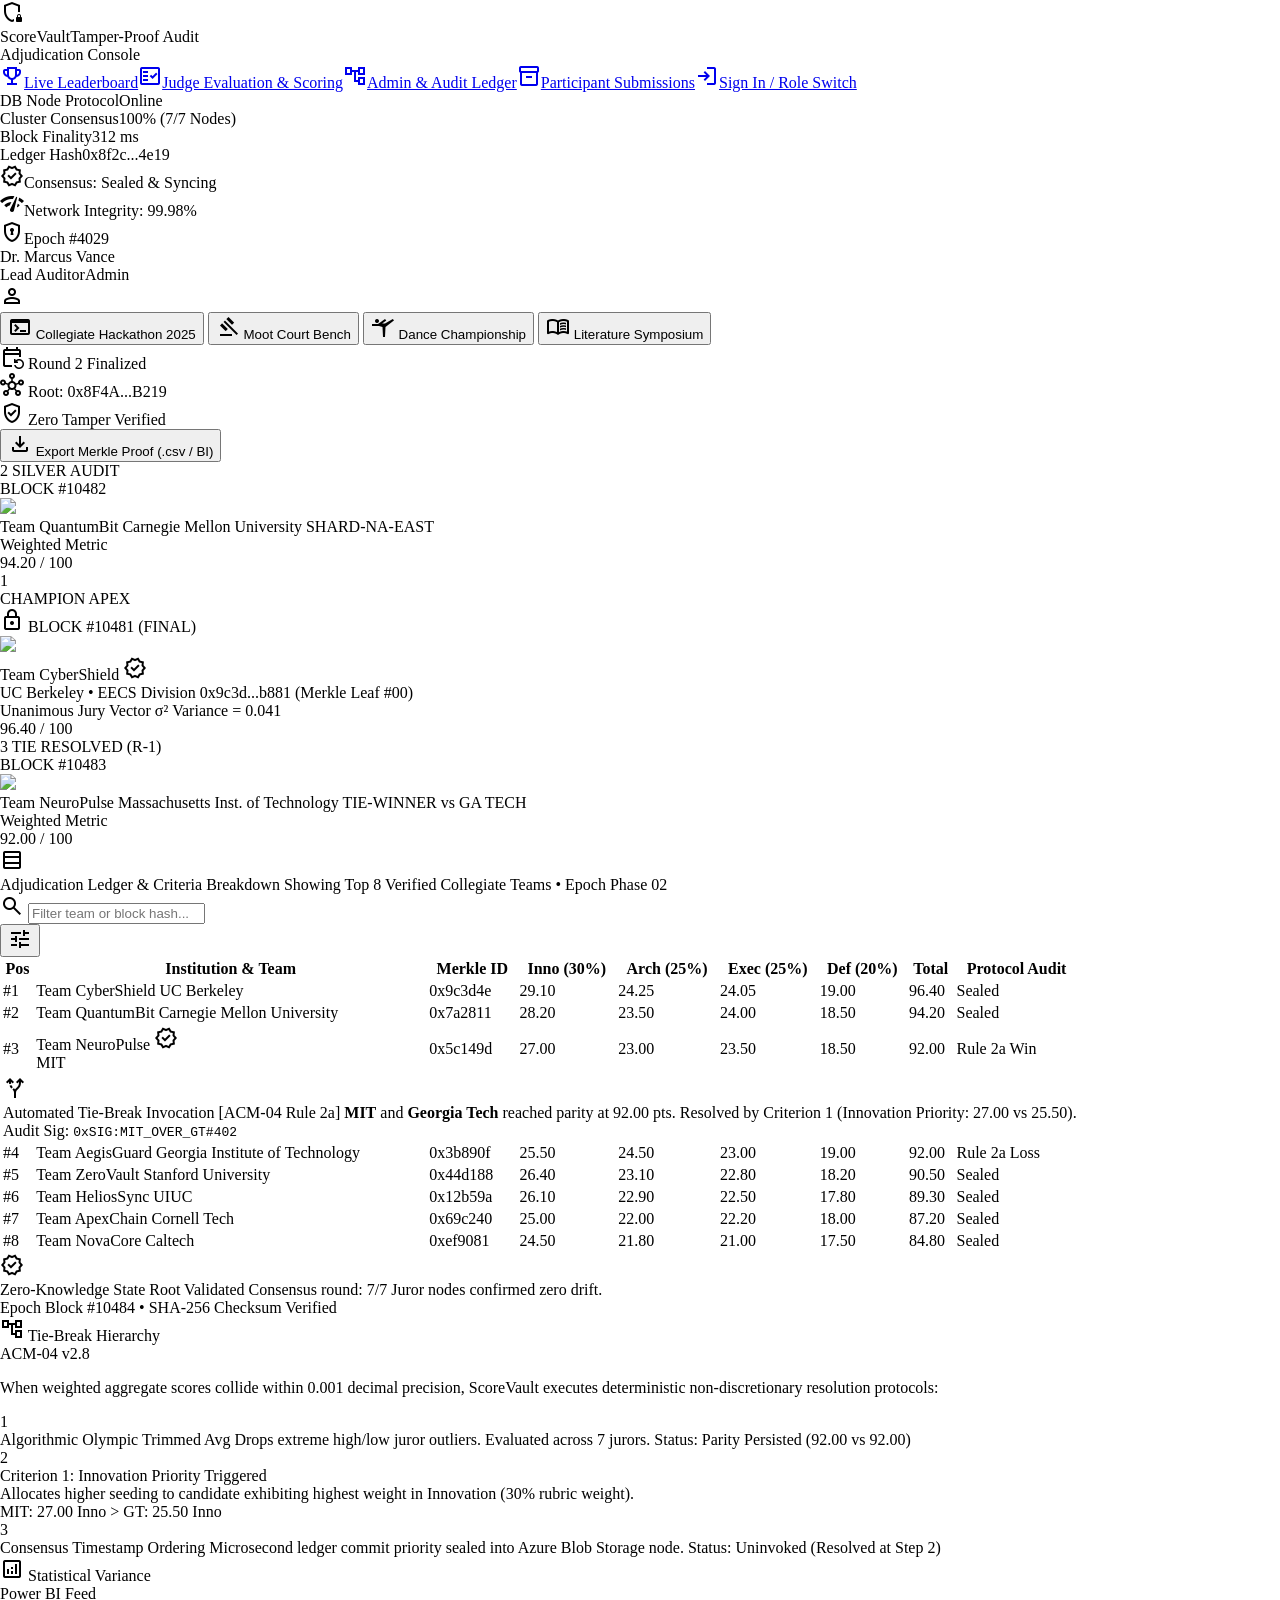
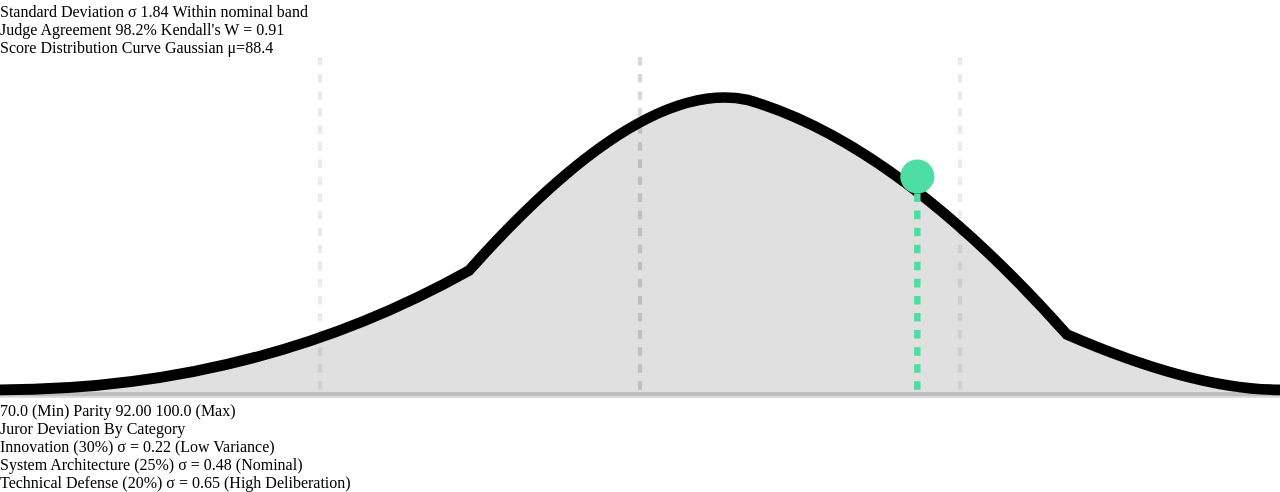
==== commit eeca9d6a: "feat(auth): add stitch-designed login portal with role switching and demo credentials" ====
--- a/backend/src/main/resources/static/index.html
+++ b/backend/src/main/resources/static/index.html
@@ -1,7 +1,7 @@
 <!DOCTYPE html>
 
 <html class="dark" lang="en"><head><meta charset="utf-8"/><meta content="width=device-width, initial-scale=1.0" name="viewport"/><meta content="web_dashboard" name="shell-type"/><link href="https://fonts.googleapis.com/css2?family=Material+Symbols+Outlined:opsz,wght,FILL,GRAD@20..48,100..700,0..1,-50..200" rel="stylesheet"/><link href="https://fonts.googleapis.com" rel="preconnect"/><link crossorigin="" href="https://fonts.gstatic.com" rel="preconnect"/><link href="https://fonts.googleapis.com/css2?family=Inter:wght@400;500;600;700&amp;family=JetBrains+Mono:wght@400;500;600&amp;display=swap" rel="stylesheet"/>
-<link href="https://fonts.googleapis.com/css2?family=Material+Symbols+Outlined:wght,FILL@100..700,0..1&amp;display=swap" rel="stylesheet"/><style>@layer base{html,body{margin:0;padding:0;}body{overscroll-behavior:none;}main>:first-child{margin-top:0!important;}main>:last-child{margin-bottom:0!important;}}::-webkit-scrollbar{display:none;}</style><script src="https://cdn.tailwindcss.com"></script><script id="tailwind-config">tailwind.config={"darkMode":"class","theme":{"extend":{"colors":{"on-secondary":"#003824","tertiary-fixed-dim":"#ffb95f","on-primary-container":"#00424f","surface-container":"#151e3a","inverse-on-surface":"#262f4c","error-container":"#93000a","on-primary-fixed-variant":"#004e5c","on-tertiary-fixed":"#2a1700","tertiary":"#ffb95f","secondary":"#4edea3","surface-variant":"#2b3450","secondary-fixed-dim":"#4edea3","outline-variant":"#3d494c","primary-fixed":"#acedff","on-error":"#690005","on-error-container":"#ffdad6","surface":"#08122d","surface-dim":"#08122d","on-secondary-fixed-variant":"#005236","on-primary":"#003640","primary-container":"#06b6d4","secondary-container":"#00a572","background":"#08122d","on-surface-variant":"#bcc9cd","secondary-fixed":"#6ffbbe","tertiary-fixed":"#ffddb8","on-secondary-container":"#00311f","on-background":"#dbe1ff","surface-container-lowest":"#030c28","primary":"#4cd7f6","tertiary-container":"#e79400","on-tertiary-container":"#563400","error":"#ffb4ab","inverse-primary":"#00687a","on-surface":"#dbe1ff","on-secondary-fixed":"#002113","inverse-surface":"#dbe1ff","surface-container-low":"#111a36","on-primary-fixed":"#001f26","on-tertiary":"#472a00","surface-container-highest":"#2b3450","outline":"#869397","on-tertiary-fixed-variant":"#653e00","surface-container-high":"#202945","primary-fixed-dim":"#4cd7f6","surface-bright":"#2f3855","surface-tint":"#4cd7f6"},"borderRadius":{"DEFAULT":"0.25rem","lg":"0.5rem","xl":"0.75rem","full":"9999px"},"spacing":{"space-xl":"2.5rem","space-md":"1rem","margin-lg":"2.5rem","gutter-lg":"1.5rem","gutter-sm":"0.75rem","gutter":"1.25rem","space-sm":"0.5rem","margin-sm":"1rem","space-xs":"0.25rem","margin":"1.5rem","space-lg":"1.5rem"},"fontFamily":{"body-md":["Inter"],"body-lg":["Inter"],"label-mono-lg":["JetBrains Mono"],"headline-md":["Inter"],"title-md":["Inter"],"headline-lg":["Inter"],"body-sm":["Inter"],"display-lg-mobile":["Inter"],"display-lg":["Inter"],"label-mono-md":["JetBrains Mono"],"label-mono-sm":["JetBrains Mono"],"headline-lg-mobile":["Inter"]},"fontSize":{"body-md":["14px",{"lineHeight":"20px","fontWeight":"400"}],"body-lg":["16px",{"lineHeight":"24px","fontWeight":"400"}],"label-mono-lg":["14px",{"lineHeight":"20px","letterSpacing":"0.02em","fontWeight":"500"}],"headline-md":["20px",{"lineHeight":"28px","letterSpacing":"-0.005em","fontWeight":"600"}],"title-md":["16px",{"lineHeight":"24px","fontWeight":"600"}],"headline-lg":["28px",{"lineHeight":"36px","letterSpacing":"-0.01em","fontWeight":"600"}],"body-sm":["12px",{"lineHeight":"16px","fontWeight":"400"}],"display-lg-mobile":["30px",{"lineHeight":"38px","letterSpacing":"-0.01em","fontWeight":"700"}],"display-lg":["40px",{"lineHeight":"48px","letterSpacing":"-0.02em","fontWeight":"700"}],"label-mono-md":["12px",{"lineHeight":"16px","letterSpacing":"0.04em","fontWeight":"500"}],"label-mono-sm":["10px",{"lineHeight":"14px","letterSpacing":"0.06em","fontWeight":"500"}],"headline-lg-mobile":["22px",{"lineHeight":"30px","letterSpacing":"0em","fontWeight":"600"}]}}}};</script></head><body class="bg-surface font-body-md text-body-md text-on-surface antialiased"><aside class="fixed left-0 top-0 h-full w-72 bg-surface-container-low z-50 flex flex-col justify-between shadow-[0_1px_8px_rgba(0,0,0,0.04)]"><div class="flex flex-col"><div class="h-16 px-gutter flex items-center gap-space-sm bg-surface-container-lowest/60"><div class="w-9 h-9 rounded-lg bg-surface-container-high flex items-center justify-center"><span class="material-symbols-outlined text-primary text-[22px]">shield_locked</span></div><div class="flex flex-col"><span class="font-headline-md text-title-md text-on-surface tracking-tight font-bold">ScoreVault</span><span class="font-label-mono-sm text-label-mono-sm text-outline tracking-wider uppercase">Tamper-Proof Audit</span></div></div><div class="px-space-md py-space-sm"><div class="px-space-sm py-space-xs font-label-mono-sm text-label-mono-sm uppercase text-outline tracking-wider">Adjudication Console</div></div><nav class="flex flex-col px-space-sm gap-space-xs" data-active-classes="bg-surface-container-high text-primary font-title-md"><a aria-current="page" class="flex items-center gap-space-sm px-space-md py-space-sm rounded-lg transition-all bg-surface-container-high text-primary font-title-md" data-path="live-leaderboard" href="/leaderboard.html"><span class="material-symbols-outlined text-[20px]">trophy</span><span class="font-title-md text-body-md">Live Leaderboard</span></a><a class="flex items-center gap-space-sm px-space-md py-space-sm rounded-lg text-on-surface-variant hover:bg-surface-container hover:text-on-surface transition-all" data-path="judge-evaluation-and-scoring" href="/judging.html"><span class="material-symbols-outlined text-[20px]">fact_check</span><span class="font-title-md text-body-md">Judge Evaluation &amp; Scoring</span></a><a class="flex items-center gap-space-sm px-space-md py-space-sm rounded-lg text-on-surface-variant hover:bg-surface-container hover:text-on-surface transition-all" data-path="admin-and-audit-ledger" href="/admin.html"><span class="material-symbols-outlined text-[20px]">account_tree</span><span class="font-title-md text-body-md">Admin &amp; Audit Ledger</span></a><a class="flex items-center gap-space-sm px-space-md py-space-sm rounded-lg text-on-surface-variant hover:bg-surface-container hover:text-on-surface transition-all" data-path="participant-submissions" href="/submissions.html"><span class="material-symbols-outlined text-[20px]">inventory_2</span><span class="font-title-md text-body-md">Participant Submissions</span></a></nav></div><div class="p-space-md m-space-sm rounded-lg bg-surface-container-lowest/80 flex flex-col gap-space-sm"><div class="flex items-center justify-between"><span class="font-label-mono-sm text-label-mono-sm text-outline tracking-wider uppercase">DB Node Protocol</span><span class="inline-flex items-center gap-1 font-label-mono-sm text-label-mono-sm text-secondary"><span class="w-1.5 h-1.5 rounded-full bg-secondary animate-pulse"></span>Online</span></div><div class="flex flex-col gap-space-xs"><div class="flex justify-between items-center text-body-sm"><span class="text-on-surface-variant font-body-sm">Cluster Consensus</span><span class="font-label-mono-sm text-label-mono-sm text-on-surface">100% (7/7 Nodes)</span></div><div class="flex justify-between items-center text-body-sm"><span class="text-on-surface-variant font-body-sm">Block Finality</span><span class="font-label-mono-sm text-label-mono-sm text-primary">312 ms</span></div><div class="flex justify-between items-center text-body-sm"><span class="text-on-surface-variant font-body-sm">Ledger Hash</span><span class="font-label-mono-sm text-label-mono-sm text-outline-variant font-semibold">0x8f2c...4e19</span></div></div></div></aside><div class="pl-72"><header class="fixed top-0 left-72 right-0 h-16 bg-surface/80 backdrop-blur-xl z-40 shadow-[0_1px_8px_rgba(0,0,0,0.04)]"><div class="h-16 w-full px-gutter-lg flex items-center justify-between"><div class="flex items-center gap-space-md"><div class="flex items-center gap-space-xs px-space-md py-1 rounded-full bg-surface-container-high"><span class="w-2 h-2 rounded-full bg-secondary animate-ping"></span><span class="material-symbols-outlined text-secondary text-[16px]">verified</span><span class="font-label-mono-sm text-label-mono-sm text-secondary font-medium tracking-wide uppercase">Consensus: Sealed &amp; Syncing</span></div><div class="hidden xl:flex items-center gap-space-xs px-space-md py-1 rounded-full bg-surface-container"><span class="material-symbols-outlined text-primary text-[16px]">network_check</span><span class="font-label-mono-sm text-label-mono-sm text-primary font-medium tracking-wide uppercase">Network Integrity: 99.98%</span></div></div><div class="flex items-center gap-space-md"><div class="flex items-center gap-space-xs px-space-sm py-1 rounded-full bg-surface-container-low"><span class="material-symbols-outlined text-outline text-[18px]">encrypted</span><span class="font-label-mono-sm text-label-mono-sm text-on-surface-variant">Epoch #4029</span></div><div class="flex items-center gap-space-sm pl-space-sm"><div class="flex flex-col text-right"><span class="font-title-md text-body-md text-on-surface font-semibold leading-tight">Dr. Marcus Vance</span><div class="flex items-center justify-end gap-1"><span class="px-1.5 py-0.5 rounded bg-primary/10 text-primary font-label-mono-sm text-label-mono-sm font-semibold uppercase">Lead Auditor</span><span class="px-1.5 py-0.5 rounded bg-surface-variant text-outline font-label-mono-sm text-label-mono-sm uppercase">Admin</span></div></div><div class="w-8 h-8 rounded-full bg-primary flex items-center justify-center"><span class="material-symbols-outlined text-on-primary text-[18px]">person</span></div></div></div></div></header><main class="w-full pt-16 bg-surface min-h-screen px-gutter-lg py-gutter"><div class="flex flex-col w-full gap-space-lg">
+<link href="https://fonts.googleapis.com/css2?family=Material+Symbols+Outlined:wght,FILL@100..700,0..1&amp;display=swap" rel="stylesheet"/><style>@layer base{html,body{margin:0;padding:0;}body{overscroll-behavior:none;}main>:first-child{margin-top:0!important;}main>:last-child{margin-bottom:0!important;}}::-webkit-scrollbar{display:none;}</style><script src="https://cdn.tailwindcss.com"></script><script id="tailwind-config">tailwind.config={"darkMode":"class","theme":{"extend":{"colors":{"on-secondary":"#003824","tertiary-fixed-dim":"#ffb95f","on-primary-container":"#00424f","surface-container":"#151e3a","inverse-on-surface":"#262f4c","error-container":"#93000a","on-primary-fixed-variant":"#004e5c","on-tertiary-fixed":"#2a1700","tertiary":"#ffb95f","secondary":"#4edea3","surface-variant":"#2b3450","secondary-fixed-dim":"#4edea3","outline-variant":"#3d494c","primary-fixed":"#acedff","on-error":"#690005","on-error-container":"#ffdad6","surface":"#08122d","surface-dim":"#08122d","on-secondary-fixed-variant":"#005236","on-primary":"#003640","primary-container":"#06b6d4","secondary-container":"#00a572","background":"#08122d","on-surface-variant":"#bcc9cd","secondary-fixed":"#6ffbbe","tertiary-fixed":"#ffddb8","on-secondary-container":"#00311f","on-background":"#dbe1ff","surface-container-lowest":"#030c28","primary":"#4cd7f6","tertiary-container":"#e79400","on-tertiary-container":"#563400","error":"#ffb4ab","inverse-primary":"#00687a","on-surface":"#dbe1ff","on-secondary-fixed":"#002113","inverse-surface":"#dbe1ff","surface-container-low":"#111a36","on-primary-fixed":"#001f26","on-tertiary":"#472a00","surface-container-highest":"#2b3450","outline":"#869397","on-tertiary-fixed-variant":"#653e00","surface-container-high":"#202945","primary-fixed-dim":"#4cd7f6","surface-bright":"#2f3855","surface-tint":"#4cd7f6"},"borderRadius":{"DEFAULT":"0.25rem","lg":"0.5rem","xl":"0.75rem","full":"9999px"},"spacing":{"space-xl":"2.5rem","space-md":"1rem","margin-lg":"2.5rem","gutter-lg":"1.5rem","gutter-sm":"0.75rem","gutter":"1.25rem","space-sm":"0.5rem","margin-sm":"1rem","space-xs":"0.25rem","margin":"1.5rem","space-lg":"1.5rem"},"fontFamily":{"body-md":["Inter"],"body-lg":["Inter"],"label-mono-lg":["JetBrains Mono"],"headline-md":["Inter"],"title-md":["Inter"],"headline-lg":["Inter"],"body-sm":["Inter"],"display-lg-mobile":["Inter"],"display-lg":["Inter"],"label-mono-md":["JetBrains Mono"],"label-mono-sm":["JetBrains Mono"],"headline-lg-mobile":["Inter"]},"fontSize":{"body-md":["14px",{"lineHeight":"20px","fontWeight":"400"}],"body-lg":["16px",{"lineHeight":"24px","fontWeight":"400"}],"label-mono-lg":["14px",{"lineHeight":"20px","letterSpacing":"0.02em","fontWeight":"500"}],"headline-md":["20px",{"lineHeight":"28px","letterSpacing":"-0.005em","fontWeight":"600"}],"title-md":["16px",{"lineHeight":"24px","fontWeight":"600"}],"headline-lg":["28px",{"lineHeight":"36px","letterSpacing":"-0.01em","fontWeight":"600"}],"body-sm":["12px",{"lineHeight":"16px","fontWeight":"400"}],"display-lg-mobile":["30px",{"lineHeight":"38px","letterSpacing":"-0.01em","fontWeight":"700"}],"display-lg":["40px",{"lineHeight":"48px","letterSpacing":"-0.02em","fontWeight":"700"}],"label-mono-md":["12px",{"lineHeight":"16px","letterSpacing":"0.04em","fontWeight":"500"}],"label-mono-sm":["10px",{"lineHeight":"14px","letterSpacing":"0.06em","fontWeight":"500"}],"headline-lg-mobile":["22px",{"lineHeight":"30px","letterSpacing":"0em","fontWeight":"600"}]}}}};</script></head><body class="bg-surface font-body-md text-body-md text-on-surface antialiased"><aside class="fixed left-0 top-0 h-full w-72 bg-surface-container-low z-50 flex flex-col justify-between shadow-[0_1px_8px_rgba(0,0,0,0.04)]"><div class="flex flex-col"><div class="h-16 px-gutter flex items-center gap-space-sm bg-surface-container-lowest/60"><div class="w-9 h-9 rounded-lg bg-surface-container-high flex items-center justify-center"><span class="material-symbols-outlined text-primary text-[22px]">shield_locked</span></div><div class="flex flex-col"><span class="font-headline-md text-title-md text-on-surface tracking-tight font-bold">ScoreVault</span><span class="font-label-mono-sm text-label-mono-sm text-outline tracking-wider uppercase">Tamper-Proof Audit</span></div></div><div class="px-space-md py-space-sm"><div class="px-space-sm py-space-xs font-label-mono-sm text-label-mono-sm uppercase text-outline tracking-wider">Adjudication Console</div></div><nav class="flex flex-col px-space-sm gap-space-xs" data-active-classes="bg-surface-container-high text-primary font-title-md"><a aria-current="page" class="flex items-center gap-space-sm px-space-md py-space-sm rounded-lg transition-all bg-surface-container-high text-primary font-title-md" data-path="live-leaderboard" href="/leaderboard.html"><span class="material-symbols-outlined text-[20px]">trophy</span><span class="font-title-md text-body-md">Live Leaderboard</span></a><a class="flex items-center gap-space-sm px-space-md py-space-sm rounded-lg text-on-surface-variant hover:bg-surface-container hover:text-on-surface transition-all" data-path="judge-evaluation-and-scoring" href="/judging.html"><span class="material-symbols-outlined text-[20px]">fact_check</span><span class="font-title-md text-body-md">Judge Evaluation &amp; Scoring</span></a><a class="flex items-center gap-space-sm px-space-md py-space-sm rounded-lg text-on-surface-variant hover:bg-surface-container hover:text-on-surface transition-all" data-path="admin-and-audit-ledger" href="/admin.html"><span class="material-symbols-outlined text-[20px]">account_tree</span><span class="font-title-md text-body-md">Admin &amp; Audit Ledger</span></a><a class="flex items-center gap-space-sm px-space-md py-space-sm rounded-lg text-on-surface-variant hover:bg-surface-container hover:text-on-surface transition-all" data-path="participant-submissions" href="/submissions.html"><span class="material-symbols-outlined text-[20px]">inventory_2</span><span class="font-title-md text-body-md">Participant Submissions</span></a><a class="flex items-center gap-space-sm px-space-md py-space-sm rounded-lg text-primary hover:bg-surface-container transition-all" data-path="login" href="/login.html"><span class="material-symbols-outlined text-[20px]">login</span><span class="font-title-md text-body-md">Sign In / Role Switch</span></a></nav></div><div class="p-space-md m-space-sm rounded-lg bg-surface-container-lowest/80 flex flex-col gap-space-sm"><div class="flex items-center justify-between"><span class="font-label-mono-sm text-label-mono-sm text-outline tracking-wider uppercase">DB Node Protocol</span><span class="inline-flex items-center gap-1 font-label-mono-sm text-label-mono-sm text-secondary"><span class="w-1.5 h-1.5 rounded-full bg-secondary animate-pulse"></span>Online</span></div><div class="flex flex-col gap-space-xs"><div class="flex justify-between items-center text-body-sm"><span class="text-on-surface-variant font-body-sm">Cluster Consensus</span><span class="font-label-mono-sm text-label-mono-sm text-on-surface">100% (7/7 Nodes)</span></div><div class="flex justify-between items-center text-body-sm"><span class="text-on-surface-variant font-body-sm">Block Finality</span><span class="font-label-mono-sm text-label-mono-sm text-primary">312 ms</span></div><div class="flex justify-between items-center text-body-sm"><span class="text-on-surface-variant font-body-sm">Ledger Hash</span><span class="font-label-mono-sm text-label-mono-sm text-outline-variant font-semibold">0x8f2c...4e19</span></div></div></div></aside><div class="pl-72"><header class="fixed top-0 left-72 right-0 h-16 bg-surface/80 backdrop-blur-xl z-40 shadow-[0_1px_8px_rgba(0,0,0,0.04)]"><div class="h-16 w-full px-gutter-lg flex items-center justify-between"><div class="flex items-center gap-space-md"><div class="flex items-center gap-space-xs px-space-md py-1 rounded-full bg-surface-container-high"><span class="w-2 h-2 rounded-full bg-secondary animate-ping"></span><span class="material-symbols-outlined text-secondary text-[16px]">verified</span><span class="font-label-mono-sm text-label-mono-sm text-secondary font-medium tracking-wide uppercase">Consensus: Sealed &amp; Syncing</span></div><div class="hidden xl:flex items-center gap-space-xs px-space-md py-1 rounded-full bg-surface-container"><span class="material-symbols-outlined text-primary text-[16px]">network_check</span><span class="font-label-mono-sm text-label-mono-sm text-primary font-medium tracking-wide uppercase">Network Integrity: 99.98%</span></div></div><div class="flex items-center gap-space-md"><div class="flex items-center gap-space-xs px-space-sm py-1 rounded-full bg-surface-container-low"><span class="material-symbols-outlined text-outline text-[18px]">encrypted</span><span class="font-label-mono-sm text-label-mono-sm text-on-surface-variant">Epoch #4029</span></div><div class="flex items-center gap-space-sm pl-space-sm"><div class="flex flex-col text-right"><span class="font-title-md text-body-md text-on-surface font-semibold leading-tight">Dr. Marcus Vance</span><div class="flex items-center justify-end gap-1"><span class="px-1.5 py-0.5 rounded bg-primary/10 text-primary font-label-mono-sm text-label-mono-sm font-semibold uppercase">Lead Auditor</span><span class="px-1.5 py-0.5 rounded bg-surface-variant text-outline font-label-mono-sm text-label-mono-sm uppercase">Admin</span></div></div><div class="w-8 h-8 rounded-full bg-primary flex items-center justify-center"><span class="material-symbols-outlined text-on-primary text-[18px]">person</span></div></div></div></div></header><main class="w-full pt-16 bg-surface min-h-screen px-gutter-lg py-gutter"><div class="flex flex-col w-full gap-space-lg">
 <!-- Cryptographic Session Strip & Category Switcher -->
 <section class="flex flex-col lg:flex-row lg:items-center justify-between gap-space-md p-space-md rounded-xl bg-surface-container-low shadow-sm">
 <div class="flex flex-wrap items-center gap-space-xs">
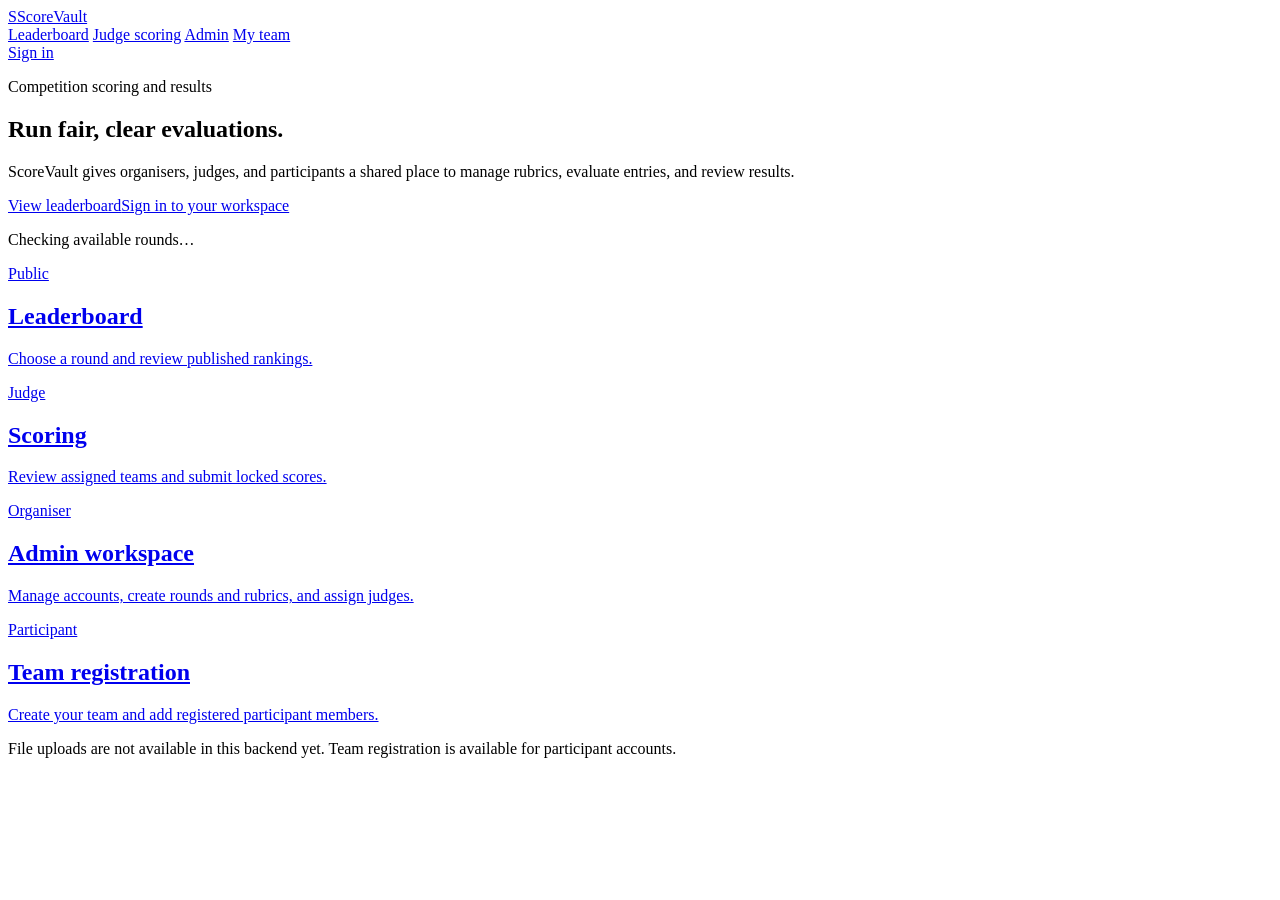
==== commit 0d772b1d: "Complete ScoreVault portal and scoring fixes" ====
--- a/backend/src/main/resources/static/index.html
+++ b/backend/src/main/resources/static/index.html
@@ -1,539 +1,39 @@
-<!DOCTYPE html>
-
-<html class="dark" lang="en"><head><meta charset="utf-8"/><meta content="width=device-width, initial-scale=1.0" name="viewport"/><meta content="web_dashboard" name="shell-type"/><link href="https://fonts.googleapis.com/css2?family=Material+Symbols+Outlined:opsz,wght,FILL,GRAD@20..48,100..700,0..1,-50..200" rel="stylesheet"/><link href="https://fonts.googleapis.com" rel="preconnect"/><link crossorigin="" href="https://fonts.gstatic.com" rel="preconnect"/><link href="https://fonts.googleapis.com/css2?family=Inter:wght@400;500;600;700&amp;family=JetBrains+Mono:wght@400;500;600&amp;display=swap" rel="stylesheet"/>
-<link href="https://fonts.googleapis.com/css2?family=Material+Symbols+Outlined:wght,FILL@100..700,0..1&amp;display=swap" rel="stylesheet"/><style>@layer base{html,body{margin:0;padding:0;}body{overscroll-behavior:none;}main>:first-child{margin-top:0!important;}main>:last-child{margin-bottom:0!important;}}::-webkit-scrollbar{display:none;}</style><script src="https://cdn.tailwindcss.com"></script><script id="tailwind-config">tailwind.config={"darkMode":"class","theme":{"extend":{"colors":{"on-secondary":"#003824","tertiary-fixed-dim":"#ffb95f","on-primary-container":"#00424f","surface-container":"#151e3a","inverse-on-surface":"#262f4c","error-container":"#93000a","on-primary-fixed-variant":"#004e5c","on-tertiary-fixed":"#2a1700","tertiary":"#ffb95f","secondary":"#4edea3","surface-variant":"#2b3450","secondary-fixed-dim":"#4edea3","outline-variant":"#3d494c","primary-fixed":"#acedff","on-error":"#690005","on-error-container":"#ffdad6","surface":"#08122d","surface-dim":"#08122d","on-secondary-fixed-variant":"#005236","on-primary":"#003640","primary-container":"#06b6d4","secondary-container":"#00a572","background":"#08122d","on-surface-variant":"#bcc9cd","secondary-fixed":"#6ffbbe","tertiary-fixed":"#ffddb8","on-secondary-container":"#00311f","on-background":"#dbe1ff","surface-container-lowest":"#030c28","primary":"#4cd7f6","tertiary-container":"#e79400","on-tertiary-container":"#563400","error":"#ffb4ab","inverse-primary":"#00687a","on-surface":"#dbe1ff","on-secondary-fixed":"#002113","inverse-surface":"#dbe1ff","surface-container-low":"#111a36","on-primary-fixed":"#001f26","on-tertiary":"#472a00","surface-container-highest":"#2b3450","outline":"#869397","on-tertiary-fixed-variant":"#653e00","surface-container-high":"#202945","primary-fixed-dim":"#4cd7f6","surface-bright":"#2f3855","surface-tint":"#4cd7f6"},"borderRadius":{"DEFAULT":"0.25rem","lg":"0.5rem","xl":"0.75rem","full":"9999px"},"spacing":{"space-xl":"2.5rem","space-md":"1rem","margin-lg":"2.5rem","gutter-lg":"1.5rem","gutter-sm":"0.75rem","gutter":"1.25rem","space-sm":"0.5rem","margin-sm":"1rem","space-xs":"0.25rem","margin":"1.5rem","space-lg":"1.5rem"},"fontFamily":{"body-md":["Inter"],"body-lg":["Inter"],"label-mono-lg":["JetBrains Mono"],"headline-md":["Inter"],"title-md":["Inter"],"headline-lg":["Inter"],"body-sm":["Inter"],"display-lg-mobile":["Inter"],"display-lg":["Inter"],"label-mono-md":["JetBrains Mono"],"label-mono-sm":["JetBrains Mono"],"headline-lg-mobile":["Inter"]},"fontSize":{"body-md":["14px",{"lineHeight":"20px","fontWeight":"400"}],"body-lg":["16px",{"lineHeight":"24px","fontWeight":"400"}],"label-mono-lg":["14px",{"lineHeight":"20px","letterSpacing":"0.02em","fontWeight":"500"}],"headline-md":["20px",{"lineHeight":"28px","letterSpacing":"-0.005em","fontWeight":"600"}],"title-md":["16px",{"lineHeight":"24px","fontWeight":"600"}],"headline-lg":["28px",{"lineHeight":"36px","letterSpacing":"-0.01em","fontWeight":"600"}],"body-sm":["12px",{"lineHeight":"16px","fontWeight":"400"}],"display-lg-mobile":["30px",{"lineHeight":"38px","letterSpacing":"-0.01em","fontWeight":"700"}],"display-lg":["40px",{"lineHeight":"48px","letterSpacing":"-0.02em","fontWeight":"700"}],"label-mono-md":["12px",{"lineHeight":"16px","letterSpacing":"0.04em","fontWeight":"500"}],"label-mono-sm":["10px",{"lineHeight":"14px","letterSpacing":"0.06em","fontWeight":"500"}],"headline-lg-mobile":["22px",{"lineHeight":"30px","letterSpacing":"0em","fontWeight":"600"}]}}}};</script></head><body class="bg-surface font-body-md text-body-md text-on-surface antialiased"><aside class="fixed left-0 top-0 h-full w-72 bg-surface-container-low z-50 flex flex-col justify-between shadow-[0_1px_8px_rgba(0,0,0,0.04)]"><div class="flex flex-col"><div class="h-16 px-gutter flex items-center gap-space-sm bg-surface-container-lowest/60"><div class="w-9 h-9 rounded-lg bg-surface-container-high flex items-center justify-center"><span class="material-symbols-outlined text-primary text-[22px]">shield_locked</span></div><div class="flex flex-col"><span class="font-headline-md text-title-md text-on-surface tracking-tight font-bold">ScoreVault</span><span class="font-label-mono-sm text-label-mono-sm text-outline tracking-wider uppercase">Tamper-Proof Audit</span></div></div><div class="px-space-md py-space-sm"><div class="px-space-sm py-space-xs font-label-mono-sm text-label-mono-sm uppercase text-outline tracking-wider">Adjudication Console</div></div><nav class="flex flex-col px-space-sm gap-space-xs" data-active-classes="bg-surface-container-high text-primary font-title-md"><a aria-current="page" class="flex items-center gap-space-sm px-space-md py-space-sm rounded-lg transition-all bg-surface-container-high text-primary font-title-md" data-path="live-leaderboard" href="/leaderboard.html"><span class="material-symbols-outlined text-[20px]">trophy</span><span class="font-title-md text-body-md">Live Leaderboard</span></a><a class="flex items-center gap-space-sm px-space-md py-space-sm rounded-lg text-on-surface-variant hover:bg-surface-container hover:text-on-surface transition-all" data-path="judge-evaluation-and-scoring" href="/judging.html"><span class="material-symbols-outlined text-[20px]">fact_check</span><span class="font-title-md text-body-md">Judge Evaluation &amp; Scoring</span></a><a class="flex items-center gap-space-sm px-space-md py-space-sm rounded-lg text-on-surface-variant hover:bg-surface-container hover:text-on-surface transition-all" data-path="admin-and-audit-ledger" href="/admin.html"><span class="material-symbols-outlined text-[20px]">account_tree</span><span class="font-title-md text-body-md">Admin &amp; Audit Ledger</span></a><a class="flex items-center gap-space-sm px-space-md py-space-sm rounded-lg text-on-surface-variant hover:bg-surface-container hover:text-on-surface transition-all" data-path="participant-submissions" href="/submissions.html"><span class="material-symbols-outlined text-[20px]">inventory_2</span><span class="font-title-md text-body-md">Participant Submissions</span></a><a class="flex items-center gap-space-sm px-space-md py-space-sm rounded-lg text-primary hover:bg-surface-container transition-all" data-path="login" href="/login.html"><span class="material-symbols-outlined text-[20px]">login</span><span class="font-title-md text-body-md">Sign In / Role Switch</span></a></nav></div><div class="p-space-md m-space-sm rounded-lg bg-surface-container-lowest/80 flex flex-col gap-space-sm"><div class="flex items-center justify-between"><span class="font-label-mono-sm text-label-mono-sm text-outline tracking-wider uppercase">DB Node Protocol</span><span class="inline-flex items-center gap-1 font-label-mono-sm text-label-mono-sm text-secondary"><span class="w-1.5 h-1.5 rounded-full bg-secondary animate-pulse"></span>Online</span></div><div class="flex flex-col gap-space-xs"><div class="flex justify-between items-center text-body-sm"><span class="text-on-surface-variant font-body-sm">Cluster Consensus</span><span class="font-label-mono-sm text-label-mono-sm text-on-surface">100% (7/7 Nodes)</span></div><div class="flex justify-between items-center text-body-sm"><span class="text-on-surface-variant font-body-sm">Block Finality</span><span class="font-label-mono-sm text-label-mono-sm text-primary">312 ms</span></div><div class="flex justify-between items-center text-body-sm"><span class="text-on-surface-variant font-body-sm">Ledger Hash</span><span class="font-label-mono-sm text-label-mono-sm text-outline-variant font-semibold">0x8f2c...4e19</span></div></div></div></aside><div class="pl-72"><header class="fixed top-0 left-72 right-0 h-16 bg-surface/80 backdrop-blur-xl z-40 shadow-[0_1px_8px_rgba(0,0,0,0.04)]"><div class="h-16 w-full px-gutter-lg flex items-center justify-between"><div class="flex items-center gap-space-md"><div class="flex items-center gap-space-xs px-space-md py-1 rounded-full bg-surface-container-high"><span class="w-2 h-2 rounded-full bg-secondary animate-ping"></span><span class="material-symbols-outlined text-secondary text-[16px]">verified</span><span class="font-label-mono-sm text-label-mono-sm text-secondary font-medium tracking-wide uppercase">Consensus: Sealed &amp; Syncing</span></div><div class="hidden xl:flex items-center gap-space-xs px-space-md py-1 rounded-full bg-surface-container"><span class="material-symbols-outlined text-primary text-[16px]">network_check</span><span class="font-label-mono-sm text-label-mono-sm text-primary font-medium tracking-wide uppercase">Network Integrity: 99.98%</span></div></div><div class="flex items-center gap-space-md"><div class="flex items-center gap-space-xs px-space-sm py-1 rounded-full bg-surface-container-low"><span class="material-symbols-outlined text-outline text-[18px]">encrypted</span><span class="font-label-mono-sm text-label-mono-sm text-on-surface-variant">Epoch #4029</span></div><div class="flex items-center gap-space-sm pl-space-sm"><div class="flex flex-col text-right"><span class="font-title-md text-body-md text-on-surface font-semibold leading-tight">Dr. Marcus Vance</span><div class="flex items-center justify-end gap-1"><span class="px-1.5 py-0.5 rounded bg-primary/10 text-primary font-label-mono-sm text-label-mono-sm font-semibold uppercase">Lead Auditor</span><span class="px-1.5 py-0.5 rounded bg-surface-variant text-outline font-label-mono-sm text-label-mono-sm uppercase">Admin</span></div></div><div class="w-8 h-8 rounded-full bg-primary flex items-center justify-center"><span class="material-symbols-outlined text-on-primary text-[18px]">person</span></div></div></div></div></header><main class="w-full pt-16 bg-surface min-h-screen px-gutter-lg py-gutter"><div class="flex flex-col w-full gap-space-lg">
-<!-- Cryptographic Session Strip & Category Switcher -->
-<section class="flex flex-col lg:flex-row lg:items-center justify-between gap-space-md p-space-md rounded-xl bg-surface-container-low shadow-sm">
-<div class="flex flex-wrap items-center gap-space-xs">
-<button class="flex items-center gap-space-xs px-space-md py-space-sm rounded-lg bg-surface-container-highest text-primary font-title-md text-body-md transition-all shadow-sm">
-<span class="material-symbols-outlined text-[18px]">terminal</span>
-<span>Collegiate Hackathon 2025</span>
-<span class="w-1.5 h-1.5 rounded-full bg-secondary ml-1 animate-pulse"></span>
-</button>
-<button class="flex items-center gap-space-xs px-space-md py-space-sm rounded-lg text-on-surface-variant hover:text-on-surface hover:bg-surface-container transition-all font-title-md text-body-md">
-<span class="material-symbols-outlined text-[18px]">gavel</span>
-<span>Moot Court Bench</span>
-</button>
-<button class="flex items-center gap-space-xs px-space-md py-space-sm rounded-lg text-on-surface-variant hover:text-on-surface hover:bg-surface-container transition-all font-title-md text-body-md">
-<span class="material-symbols-outlined text-[18px]">sports_gymnastics</span>
-<span>Dance Championship</span>
-</button>
-<button class="flex items-center gap-space-xs px-space-md py-space-sm rounded-lg text-on-surface-variant hover:text-on-surface hover:bg-surface-container transition-all font-title-md text-body-md">
-<span class="material-symbols-outlined text-[18px]">menu_book</span>
-<span>Literature Symposium</span>
-</button>
-</div>
-<!-- Verification Metadata Pills & Actions -->
-<div class="flex flex-wrap items-center gap-space-sm">
-<div class="flex items-center gap-space-xs px-space-sm py-1 rounded-full bg-surface-container-high">
-<span class="material-symbols-outlined text-primary text-[15px]">event_repeat</span>
-<span class="font-label-mono-sm text-label-mono-sm text-primary uppercase">Round 2 Finalized</span>
-</div>
-<div class="flex items-center gap-space-xs px-space-sm py-1 rounded-full bg-surface-container-lowest">
-<span class="material-symbols-outlined text-outline text-[15px]">hub</span>
-<span class="font-label-mono-sm text-label-mono-sm text-on-surface-variant">Root:</span>
-<span class="font-label-mono-sm text-label-mono-sm text-on-surface font-semibold tracking-wider">0x8F4A...B219</span>
-</div>
-<div class="flex items-center gap-space-xs px-space-sm py-1 rounded-full bg-secondary/15">
-<span class="w-1.5 h-1.5 rounded-full bg-secondary"></span>
-<span class="material-symbols-outlined text-secondary text-[15px]">verified_user</span>
-<span class="font-label-mono-sm text-label-mono-sm text-secondary font-medium uppercase">Zero Tamper Verified</span>
-</div>
-<button class="flex items-center gap-space-xs px-space-md py-1.5 rounded-lg bg-primary-container text-on-primary font-title-md text-body-sm hover:brightness-110 transition-all shadow-sm">
-<span class="material-symbols-outlined text-[16px]">file_download</span>
-<span>Export Merkle Proof (.csv / BI)</span>
-</button>
-</div>
-</section>
-<!-- Collegiate Podium Hero / Top Tier Broadcast -->
-<section class="grid grid-cols-1 md:grid-cols-3 gap-space-md items-end">
-<!-- 2nd Place: CMU -->
-<div class="relative flex flex-col justify-between p-space-lg rounded-xl bg-surface-container-low shadow-sm min-h-[220px] transition-transform hover:-translate-y-1">
-<div class="flex justify-between items-start">
-<div class="flex items-center gap-space-xs">
-<span class="flex items-center justify-center w-8 h-8 rounded-full bg-surface-variant font-headline-md text-on-surface text-title-md">2</span>
-<span class="px-space-xs py-0.5 rounded bg-surface-container-highest font-label-mono-sm text-label-mono-sm text-on-surface-variant">SILVER AUDIT</span>
-</div>
-<span class="font-label-mono-sm text-label-mono-sm text-outline">BLOCK #10482</span>
-</div>
-<div class="flex items-center gap-space-md my-space-md">
-<div class="w-14 h-14 rounded-xl overflow-hidden bg-surface-container-highest flex-shrink-0">
-<img class="w-full h-full object-cover" data-alt="High-contrast modern university collegiate crest and shield symbol on a deep slate navy background, glowing metallic silver cybernetic lines, dark corporate precision branding." src="https://lh3.googleusercontent.com/aida-public/[base64]"/>
-</div>
-<div class="flex flex-col min-w-0">
-<span class="font-title-md text-headline-md text-on-surface truncate">Team QuantumBit</span>
-<span class="font-body-sm text-body-sm text-on-surface-variant">Carnegie Mellon University</span>
-<span class="font-label-mono-sm text-label-mono-sm text-primary tracking-wide">SHARD-NA-EAST</span>
-</div>
-</div>
-<div class="flex items-center justify-between pt-space-sm bg-surface-container-lowest/50 px-space-md py-space-xs rounded-lg">
-<span class="font-body-sm text-body-sm text-on-surface-variant">Weighted Metric</span>
-<div class="flex items-baseline gap-space-xs">
-<span class="font-headline-lg text-headline-lg text-on-surface font-bold">94.20</span>
-<span class="font-label-mono-sm text-label-mono-sm text-outline">/ 100</span>
-</div>
-</div>
-</div>
-<!-- 1st Place: UC Berkeley (Gold / Accentuated) -->
-<div class="relative flex flex-col justify-between p-space-lg rounded-xl bg-surface-container shadow-md min-h-[260px] -mt-2 transition-transform hover:-translate-y-1">
-<div class="flex justify-between items-start">
-<div class="flex items-center gap-space-xs">
-<div class="flex items-center justify-center w-9 h-9 rounded-full bg-tertiary-container text-on-tertiary-container font-headline-md text-headline-md shadow-sm">
-            1
-          </div>
-<span class="px-space-sm py-0.5 rounded-full bg-tertiary/15 font-label-mono-sm text-label-mono-sm text-tertiary font-bold tracking-wider">CHAMPION APEX</span>
-</div>
-<div class="flex items-center gap-1">
-<span class="material-symbols-outlined text-secondary text-[16px]">lock</span>
-<span class="font-label-mono-sm text-label-mono-sm text-secondary font-semibold">BLOCK #10481 (FINAL)</span>
-</div>
-</div>
-<div class="flex items-center gap-space-md my-space-md">
-<div class="w-16 h-16 rounded-xl overflow-hidden bg-surface-container-highest flex-shrink-0">
-<img class="w-full h-full object-cover" data-alt="Futuristic cyber security emblem with a geometric golden bear shield, dark obsidian tones, electric cyan circuitry, collegiate university championship branding." src="https://lh3.googleusercontent.com/aida-public/[base64]"/>
-</div>
-<div class="flex flex-col min-w-0">
-<div class="flex items-center gap-space-xs">
-<span class="font-headline-lg text-headline-lg text-on-surface font-bold tracking-tight truncate">Team CyberShield</span>
-<span class="material-symbols-outlined text-primary text-[20px]" title="Cryptographically Sealed Consensus">verified</span>
-</div>
-<span class="font-title-md text-body-lg text-on-surface-variant">UC Berkeley • EECS Division</span>
-<span class="font-label-mono-sm text-label-mono-sm text-primary tracking-wide">0x9c3d...b881 (Merkle Leaf #00)</span>
-</div>
-</div>
-<div class="flex items-center justify-between bg-surface-container-high px-space-md py-space-sm rounded-lg">
-<div class="flex flex-col">
-<span class="font-label-mono-sm text-label-mono-sm text-tertiary uppercase">Unanimous Jury Vector</span>
-<span class="font-body-sm text-body-sm text-outline-variant">σ² Variance = 0.041</span>
-</div>
-<div class="flex items-baseline gap-space-xs">
-<span class="font-display-lg text-display-lg text-tertiary font-black">96.40</span>
-<span class="font-label-mono-md text-label-mono-md text-outline">/ 100</span>
-</div>
-</div>
-</div>
-<!-- 3rd Place: MIT (Tied & Broken) -->
-<div class="relative flex flex-col justify-between p-space-lg rounded-xl bg-surface-container-low shadow-sm min-h-[220px] transition-transform hover:-translate-y-1">
-<div class="flex justify-between items-start">
-<div class="flex items-center gap-space-xs">
-<span class="flex items-center justify-center w-8 h-8 rounded-full bg-surface-variant font-headline-md text-on-surface text-title-md">3</span>
-<span class="px-space-xs py-0.5 rounded bg-secondary/10 font-label-mono-sm text-label-mono-sm text-secondary font-medium">TIE RESOLVED (R-1)</span>
-</div>
-<span class="font-label-mono-sm text-label-mono-sm text-outline">BLOCK #10483</span>
-</div>
-<div class="flex items-center gap-space-md my-space-md">
-<div class="w-14 h-14 rounded-xl overflow-hidden bg-surface-container-highest flex-shrink-0">
-<img class="w-full h-full object-cover" data-alt="Technical collegiate insignia featuring an intricate quantum neural lattice emblem, dark navy and teal aesthetic, sleek university technology lab styling." src="https://lh3.googleusercontent.com/aida-public/[base64]"/>
-</div>
-<div class="flex flex-col min-w-0">
-<span class="font-title-md text-headline-md text-on-surface truncate">Team NeuroPulse</span>
-<span class="font-body-sm text-body-sm text-on-surface-variant">Massachusetts Inst. of Technology</span>
-<span class="font-label-mono-sm text-label-mono-sm text-secondary tracking-wide">TIE-WINNER vs GA TECH</span>
-</div>
-</div>
-<div class="flex items-center justify-between pt-space-sm bg-surface-container-lowest/50 px-space-md py-space-xs rounded-lg">
-<span class="font-body-sm text-body-sm text-on-surface-variant">Weighted Metric</span>
-<div class="flex items-baseline gap-space-xs">
-<span class="font-headline-lg text-headline-lg text-on-surface font-bold">92.00</span>
-<span class="font-label-mono-sm text-label-mono-sm text-outline">/ 100</span>
-</div>
-</div>
-</div>
-</section>
-<!-- Grid: Ledger Standings (8 Cols) vs Protocol & Statistical Engine (4 Cols) -->
-<div class="grid grid-cols-1 xl:grid-cols-12 gap-space-lg items-start">
-<!-- Left: Official Adjudication Ledger Table -->
-<div class="xl:col-span-8 flex flex-col gap-space-md">
-<!-- Table Header Bar & Filter Controls -->
-<div class="flex flex-col sm:flex-row sm:items-center justify-between gap-space-sm p-space-md rounded-xl bg-surface-container-low shadow-sm">
-<div class="flex items-center gap-space-sm">
-<span class="material-symbols-outlined text-primary text-[22px]">table_rows</span>
-<div class="flex flex-col">
-<span class="font-headline-md text-headline-md text-on-surface">Adjudication Ledger &amp; Criteria Breakdown</span>
-<span class="font-label-mono-sm text-label-mono-sm text-outline">Showing Top 8 Verified Collegiate Teams • Epoch Phase 02</span>
-</div>
-</div>
-<div class="flex items-center gap-space-xs">
-<div class="flex items-center bg-surface-container-lowest rounded-lg px-space-sm py-1">
-<span class="material-symbols-outlined text-outline text-[16px] mr-1">search</span>
-<input class="bg-transparent text-body-sm font-body-sm text-on-surface focus:outline-none placeholder:text-outline w-44" placeholder="Filter team or block hash..." type="text"/>
-</div>
-<button class="p-1.5 rounded-lg bg-surface-container hover:bg-surface-container-high text-on-surface-variant transition-colors" title="Adjust Rubric Weightings">
-<span class="material-symbols-outlined text-[18px]">tune</span>
-</button>
-</div>
-</div>
-<!-- Live Table Card -->
-<div class="overflow-x-auto rounded-xl bg-surface-container-low shadow-sm">
-<table class="w-full text-left border-collapse">
-<thead>
-<tr class="bg-surface-container-lowest/80 text-outline uppercase font-label-mono-sm text-label-mono-sm">
-<th class="py-space-sm px-space-md">Pos</th>
-<th class="py-space-sm px-space-md">Institution &amp; Team</th>
-<th class="py-space-sm px-space-md">Merkle ID</th>
-<th class="py-space-sm px-space-sm text-right">Inno (30%)</th>
-<th class="py-space-sm px-space-sm text-right">Arch (25%)</th>
-<th class="py-space-sm px-space-sm text-right">Exec (25%)</th>
-<th class="py-space-sm px-space-sm text-right">Def (20%)</th>
-<th class="py-space-sm px-space-md text-right text-on-surface font-semibold">Total</th>
-<th class="py-space-sm px-space-md text-center">Protocol Audit</th>
-</tr>
-</thead>
-<tbody class="divide-y divide-surface-container">
-<!-- Row 1: UC Berkeley -->
-<tr class="hover:bg-surface-container/60 transition-colors">
-<td class="py-space-sm px-space-md font-label-mono-lg text-label-mono-lg text-tertiary font-bold">#1</td>
-<td class="py-space-sm px-space-md">
-<div class="flex flex-col">
-<span class="font-title-md text-title-md text-on-surface font-semibold">Team CyberShield</span>
-<span class="font-body-sm text-body-sm text-on-surface-variant">UC Berkeley</span>
-</div>
-</td>
-<td class="py-space-sm px-space-md">
-<span class="px-1.5 py-0.5 rounded bg-surface-container-lowest font-label-mono-sm text-label-mono-sm text-primary tracking-wider">0x9c3d4e</span>
-</td>
-<td class="py-space-sm px-space-sm text-right font-label-mono-md text-label-mono-md text-on-surface">29.10</td>
-<td class="py-space-sm px-space-sm text-right font-label-mono-md text-label-mono-md text-on-surface">24.25</td>
-<td class="py-space-sm px-space-sm text-right font-label-mono-md text-label-mono-md text-on-surface">24.05</td>
-<td class="py-space-sm px-space-sm text-right font-label-mono-md text-label-mono-md text-on-surface">19.00</td>
-<td class="py-space-sm px-space-md text-right font-label-mono-lg text-label-mono-lg text-tertiary font-bold">96.40</td>
-<td class="py-space-sm px-space-md text-center">
-<span class="inline-flex items-center gap-1 px-2 py-0.5 rounded-full bg-secondary/15 font-label-mono-sm text-label-mono-sm text-secondary font-medium">
-<span class="w-1.5 h-1.5 rounded-full bg-secondary"></span> Sealed
-                </span>
-</td>
-</tr>
-<!-- Row 2: CMU -->
-<tr class="hover:bg-surface-container/60 transition-colors">
-<td class="py-space-sm px-space-md font-label-mono-lg text-label-mono-lg text-on-surface font-semibold">#2</td>
-<td class="py-space-sm px-space-md">
-<div class="flex flex-col">
-<span class="font-title-md text-title-md text-on-surface font-semibold">Team QuantumBit</span>
-<span class="font-body-sm text-body-sm text-on-surface-variant">Carnegie Mellon University</span>
-</div>
-</td>
-<td class="py-space-sm px-space-md">
-<span class="px-1.5 py-0.5 rounded bg-surface-container-lowest font-label-mono-sm text-label-mono-sm text-primary tracking-wider">0x7a2811</span>
-</td>
-<td class="py-space-sm px-space-sm text-right font-label-mono-md text-label-mono-md text-on-surface">28.20</td>
-<td class="py-space-sm px-space-sm text-right font-label-mono-md text-label-mono-md text-on-surface">23.50</td>
-<td class="py-space-sm px-space-sm text-right font-label-mono-md text-label-mono-md text-on-surface">24.00</td>
-<td class="py-space-sm px-space-sm text-right font-label-mono-md text-label-mono-md text-on-surface">18.50</td>
-<td class="py-space-sm px-space-md text-right font-label-mono-lg text-label-mono-lg text-on-surface font-bold">94.20</td>
-<td class="py-space-sm px-space-md text-center">
-<span class="inline-flex items-center gap-1 px-2 py-0.5 rounded-full bg-secondary/15 font-label-mono-sm text-label-mono-sm text-secondary font-medium">
-<span class="w-1.5 h-1.5 rounded-full bg-secondary"></span> Sealed
-                </span>
-</td>
-</tr>
-<!-- Row 3: MIT (Tie-Break Winner) -->
-<tr class="bg-surface-container/40 hover:bg-surface-container/70 transition-colors">
-<td class="py-space-sm px-space-md font-label-mono-lg text-label-mono-lg text-secondary font-bold">#3</td>
-<td class="py-space-sm px-space-md">
-<div class="flex flex-col">
-<div class="flex items-center gap-1">
-<span class="font-title-md text-title-md text-on-surface font-semibold">Team NeuroPulse</span>
-<span class="material-symbols-outlined text-secondary text-[16px]">verified</span>
-</div>
-<span class="font-body-sm text-body-sm text-on-surface-variant">MIT</span>
-</div>
-</td>
-<td class="py-space-sm px-space-md">
-<span class="px-1.5 py-0.5 rounded bg-surface-container-lowest font-label-mono-sm text-label-mono-sm text-primary tracking-wider">0x5c149d</span>
-</td>
-<td class="py-space-sm px-space-sm text-right font-label-mono-md text-label-mono-md text-secondary font-semibold">27.00</td>
-<td class="py-space-sm px-space-sm text-right font-label-mono-md text-label-mono-md text-on-surface">23.00</td>
-<td class="py-space-sm px-space-sm text-right font-label-mono-md text-label-mono-md text-on-surface">23.50</td>
-<td class="py-space-sm px-space-sm text-right font-label-mono-md text-label-mono-md text-on-surface">18.50</td>
-<td class="py-space-sm px-space-md text-right font-label-mono-lg text-label-mono-lg text-on-surface font-bold">92.00</td>
-<td class="py-space-sm px-space-md text-center">
-<span class="inline-flex items-center gap-1 px-2 py-0.5 rounded-full bg-secondary/15 font-label-mono-sm text-label-mono-sm text-secondary font-semibold">
-                  Rule 2a Win
-                </span>
-</td>
-</tr>
-<!-- Interactive Tie-Break Adjudication Callout Banner -->
-<tr class="bg-surface-container-high/60">
-<td class="p-space-sm px-space-md" colspan="9">
-<div class="flex flex-col lg:flex-row lg:items-center justify-between gap-space-sm bg-surface-container-lowest/80 p-space-sm rounded-lg border-l-4 border-l-primary">
-<div class="flex items-center gap-space-sm">
-<span class="material-symbols-outlined text-primary text-[20px] animate-pulse">alt_route</span>
-<div class="flex flex-col">
-<span class="font-label-mono-sm text-label-mono-sm text-primary font-bold uppercase tracking-wider">Automated Tie-Break Invocation [ACM-04 Rule 2a]</span>
-<span class="font-body-sm text-body-sm text-on-surface">
-<strong class="text-secondary font-medium">MIT</strong> and <strong class="text-outline-variant font-medium">Georgia Tech</strong> reached parity at 92.00 pts. Resolved by Criterion 1 (Innovation Priority: <span class="text-secondary font-semibold">27.00</span> vs <span class="text-outline">25.50</span>).
-                      </span>
-</div>
-</div>
-<div class="flex items-center gap-space-xs font-label-mono-sm text-label-mono-sm text-outline">
-<span>Audit Sig:</span>
-<code class="text-primary bg-surface-container px-1 py-0.5 rounded">0xSIG:MIT_OVER_GT#402</code>
-</div>
-</div>
-</td>
-</tr>
-<!-- Row 4: Georgia Tech (Tie-Break Defeated) -->
-<tr class="bg-surface-container/20 hover:bg-surface-container/60 transition-colors">
-<td class="py-space-sm px-space-md font-label-mono-lg text-label-mono-lg text-outline font-semibold">#4</td>
-<td class="py-space-sm px-space-md">
-<div class="flex flex-col">
-<span class="font-title-md text-title-md text-on-surface font-semibold">Team AegisGuard</span>
-<span class="font-body-sm text-body-sm text-on-surface-variant">Georgia Institute of Technology</span>
-</div>
-</td>
-<td class="py-space-sm px-space-md">
-<span class="px-1.5 py-0.5 rounded bg-surface-container-lowest font-label-mono-sm text-label-mono-sm text-primary tracking-wider">0x3b890f</span>
-</td>
-<td class="py-space-sm px-space-sm text-right font-label-mono-md text-label-mono-md text-outline">25.50</td>
-<td class="py-space-sm px-space-sm text-right font-label-mono-md text-label-mono-md text-on-surface">24.50</td>
-<td class="py-space-sm px-space-sm text-right font-label-mono-md text-label-mono-md text-on-surface">23.00</td>
-<td class="py-space-sm px-space-sm text-right font-label-mono-md text-label-mono-md text-on-surface">19.00</td>
-<td class="py-space-sm px-space-md text-right font-label-mono-lg text-label-mono-lg text-on-surface font-bold">92.00</td>
-<td class="py-space-sm px-space-md text-center">
-<span class="inline-flex items-center gap-1 px-2 py-0.5 rounded-full bg-surface-variant font-label-mono-sm text-label-mono-sm text-outline">
-                  Rule 2a Loss
-                </span>
-</td>
-</tr>
-<!-- Row 5: Stanford -->
-<tr class="hover:bg-surface-container/60 transition-colors">
-<td class="py-space-sm px-space-md font-label-mono-lg text-label-mono-lg text-on-surface-variant font-medium">#5</td>
-<td class="py-space-sm px-space-md">
-<div class="flex flex-col">
-<span class="font-title-md text-title-md text-on-surface font-semibold">Team ZeroVault</span>
-<span class="font-body-sm text-body-sm text-on-surface-variant">Stanford University</span>
-</div>
-</td>
-<td class="py-space-sm px-space-md">
-<span class="px-1.5 py-0.5 rounded bg-surface-container-lowest font-label-mono-sm text-label-mono-sm text-primary tracking-wider">0x44d188</span>
-</td>
-<td class="py-space-sm px-space-sm text-right font-label-mono-md text-label-mono-md text-on-surface">26.40</td>
-<td class="py-space-sm px-space-sm text-right font-label-mono-md text-label-mono-md text-on-surface">23.10</td>
-<td class="py-space-sm px-space-sm text-right font-label-mono-md text-label-mono-md text-on-surface">22.80</td>
-<td class="py-space-sm px-space-sm text-right font-label-mono-md text-label-mono-md text-on-surface">18.20</td>
-<td class="py-space-sm px-space-md text-right font-label-mono-lg text-label-mono-lg text-on-surface font-bold">90.50</td>
-<td class="py-space-sm px-space-md text-center">
-<span class="inline-flex items-center gap-1 px-2 py-0.5 rounded-full bg-secondary/15 font-label-mono-sm text-label-mono-sm text-secondary font-medium">
-<span class="w-1.5 h-1.5 rounded-full bg-secondary"></span> Sealed
-                </span>
-</td>
-</tr>
-<!-- Row 6: UIUC -->
-<tr class="hover:bg-surface-container/60 transition-colors">
-<td class="py-space-sm px-space-md font-label-mono-lg text-label-mono-lg text-on-surface-variant font-medium">#6</td>
-<td class="py-space-sm px-space-md">
-<div class="flex flex-col">
-<span class="font-title-md text-title-md text-on-surface font-semibold">Team HeliosSync</span>
-<span class="font-body-sm text-body-sm text-on-surface-variant">UIUC</span>
-</div>
-</td>
-<td class="py-space-sm px-space-md">
-<span class="px-1.5 py-0.5 rounded bg-surface-container-lowest font-label-mono-sm text-label-mono-sm text-primary tracking-wider">0x12b59a</span>
-</td>
-<td class="py-space-sm px-space-sm text-right font-label-mono-md text-label-mono-md text-on-surface">26.10</td>
-<td class="py-space-sm px-space-sm text-right font-label-mono-md text-label-mono-md text-on-surface">22.90</td>
-<td class="py-space-sm px-space-sm text-right font-label-mono-md text-label-mono-md text-on-surface">22.50</td>
-<td class="py-space-sm px-space-sm text-right font-label-mono-md text-label-mono-md text-on-surface">17.80</td>
-<td class="py-space-sm px-space-md text-right font-label-mono-lg text-label-mono-lg text-on-surface font-bold">89.30</td>
-<td class="py-space-sm px-space-md text-center">
-<span class="inline-flex items-center gap-1 px-2 py-0.5 rounded-full bg-secondary/15 font-label-mono-sm text-label-mono-sm text-secondary font-medium">
-<span class="w-1.5 h-1.5 rounded-full bg-secondary"></span> Sealed
-                </span>
-</td>
-</tr>
-<!-- Row 7: Cornell -->
-<tr class="hover:bg-surface-container/60 transition-colors">
-<td class="py-space-sm px-space-md font-label-mono-lg text-label-mono-lg text-on-surface-variant font-medium">#7</td>
-<td class="py-space-sm px-space-md">
-<div class="flex flex-col">
-<span class="font-title-md text-title-md text-on-surface font-semibold">Team ApexChain</span>
-<span class="font-body-sm text-body-sm text-on-surface-variant">Cornell Tech</span>
-</div>
-</td>
-<td class="py-space-sm px-space-md">
-<span class="px-1.5 py-0.5 rounded bg-surface-container-lowest font-label-mono-sm text-label-mono-sm text-primary tracking-wider">0x69c240</span>
-</td>
-<td class="py-space-sm px-space-sm text-right font-label-mono-md text-label-mono-md text-on-surface">25.00</td>
-<td class="py-space-sm px-space-sm text-right font-label-mono-md text-label-mono-md text-on-surface">22.00</td>
-<td class="py-space-sm px-space-sm text-right font-label-mono-md text-label-mono-md text-on-surface">22.20</td>
-<td class="py-space-sm px-space-sm text-right font-label-mono-md text-label-mono-md text-on-surface">18.00</td>
-<td class="py-space-sm px-space-md text-right font-label-mono-lg text-label-mono-lg text-on-surface font-bold">87.20</td>
-<td class="py-space-sm px-space-md text-center">
-<span class="inline-flex items-center gap-1 px-2 py-0.5 rounded-full bg-secondary/15 font-label-mono-sm text-label-mono-sm text-secondary font-medium">
-<span class="w-1.5 h-1.5 rounded-full bg-secondary"></span> Sealed
-                </span>
-</td>
-</tr>
-<!-- Row 8: Caltech -->
-<tr class="hover:bg-surface-container/60 transition-colors">
-<td class="py-space-sm px-space-md font-label-mono-lg text-label-mono-lg text-on-surface-variant font-medium">#8</td>
-<td class="py-space-sm px-space-md">
-<div class="flex flex-col">
-<span class="font-title-md text-title-md text-on-surface font-semibold">Team NovaCore</span>
-<span class="font-body-sm text-body-sm text-on-surface-variant">Caltech</span>
-</div>
-</td>
-<td class="py-space-sm px-space-md">
-<span class="px-1.5 py-0.5 rounded bg-surface-container-lowest font-label-mono-sm text-label-mono-sm text-primary tracking-wider">0xef9081</span>
-</td>
-<td class="py-space-sm px-space-sm text-right font-label-mono-md text-label-mono-md text-on-surface">24.50</td>
-<td class="py-space-sm px-space-sm text-right font-label-mono-md text-label-mono-md text-on-surface">21.80</td>
-<td class="py-space-sm px-space-sm text-right font-label-mono-md text-label-mono-md text-on-surface">21.00</td>
-<td class="py-space-sm px-space-sm text-right font-label-mono-md text-label-mono-md text-on-surface">17.50</td>
-<td class="py-space-sm px-space-md text-right font-label-mono-lg text-label-mono-lg text-on-surface font-bold">84.80</td>
-<td class="py-space-sm px-space-md text-center">
-<span class="inline-flex items-center gap-1 px-2 py-0.5 rounded-full bg-secondary/15 font-label-mono-sm text-label-mono-sm text-secondary font-medium">
-<span class="w-1.5 h-1.5 rounded-full bg-secondary"></span> Sealed
-                </span>
-</td>
-</tr>
-</tbody>
-</table>
-</div>
-<!-- Ledger Footer & Merkle Audit Trail Feed -->
-<div class="p-space-md rounded-xl bg-surface-container-low shadow-sm flex flex-col md:flex-row md:items-center justify-between gap-space-md">
-<div class="flex items-center gap-space-sm">
-<div class="w-8 h-8 rounded-lg bg-surface-container-high flex items-center justify-center text-primary">
-<span class="material-symbols-outlined text-[18px]">verified</span>
-</div>
-<div class="flex flex-col">
-<span class="font-title-md text-body-md text-on-surface font-semibold">Zero-Knowledge State Root Validated</span>
-<span class="font-label-mono-sm text-label-mono-sm text-outline">Consensus round: 7/7 Juror nodes confirmed zero drift.</span>
-</div>
-</div>
-<div class="flex items-center gap-space-xs font-label-mono-sm text-label-mono-sm">
-<span class="text-outline">Epoch Block #10484</span>
-<span class="text-outline-variant">•</span>
-<span class="text-secondary font-semibold">SHA-256 Checksum Verified</span>
-</div>
-</div>
-</div>
-<!-- Right: Immutable Tie-Break Protocol & Statistical Engine Panel -->
-<div class="xl:col-span-4 flex flex-col gap-space-md">
-<!-- Protocol Rules Hierarchy Card -->
-<div class="p-space-lg rounded-xl bg-surface-container-low shadow-sm flex flex-col gap-space-md">
-<div class="flex items-center justify-between">
-<div class="flex items-center gap-space-xs">
-<span class="material-symbols-outlined text-primary text-[20px]">account_tree</span>
-<span class="font-headline-md text-headline-md text-on-surface">Tie-Break Hierarchy</span>
-</div>
-<span class="px-2 py-0.5 rounded bg-primary/10 font-label-mono-sm text-label-mono-sm text-primary uppercase font-semibold">ACM-04 v2.8</span>
-</div>
-<p class="font-body-sm text-body-sm text-on-surface-variant leading-relaxed">
-          When weighted aggregate scores collide within 0.001 decimal precision, ScoreVault executes deterministic non-discretionary resolution protocols:
-        </p>
-<!-- Steps Timeline -->
-<div class="flex flex-col gap-space-sm pt-space-xs">
-<!-- Step 1 -->
-<div class="flex items-start gap-space-sm p-space-sm rounded-lg bg-surface-container-lowest/60">
-<div class="w-6 h-6 rounded-full bg-surface-variant flex items-center justify-center font-label-mono-sm text-label-mono-sm text-primary font-bold flex-shrink-0 mt-0.5">
-              1
-            </div>
-<div class="flex flex-col">
-<span class="font-title-md text-body-md text-on-surface font-semibold">Algorithmic Olympic Trimmed Avg</span>
-<span class="font-body-sm text-body-sm text-outline">Drops extreme high/low juror outliers. Evaluated across 7 jurors.</span>
-<span class="font-label-mono-sm text-label-mono-sm text-on-surface-variant mt-1">Status: Parity Persisted (92.00 vs 92.00)</span>
-</div>
-</div>
-<!-- Step 2 (The Triggered Rule) -->
-<div class="flex items-start gap-space-sm p-space-sm rounded-lg bg-secondary/10">
-<div class="w-6 h-6 rounded-full bg-secondary text-on-secondary flex items-center justify-center font-label-mono-sm text-label-mono-sm font-bold flex-shrink-0 mt-0.5">
-              2
-            </div>
-<div class="flex flex-col">
-<div class="flex items-center gap-space-xs">
-<span class="font-title-md text-body-md text-secondary font-bold">Criterion 1: Innovation Priority</span>
-<span class="px-1.5 py-0.2 rounded bg-secondary text-on-secondary font-label-mono-sm text-[10px] font-bold uppercase">Triggered</span>
-</div>
-<span class="font-body-sm text-body-sm text-on-surface-variant">Allocates higher seeding to candidate exhibiting highest weight in Innovation (30% rubric weight).</span>
-<div class="mt-2 flex items-center justify-between bg-surface-container-lowest p-space-xs rounded font-label-mono-sm text-label-mono-sm">
-<span class="text-secondary font-semibold">MIT: 27.00 Inno</span>
-<span class="text-outline">&gt;</span>
-<span class="text-outline font-semibold">GT: 25.50 Inno</span>
-</div>
-</div>
-</div>
-<!-- Step 3 -->
-<div class="flex items-start gap-space-sm p-space-sm rounded-lg bg-surface-container-lowest/60 opacity-60">
-<div class="w-6 h-6 rounded-full bg-surface-variant flex items-center justify-center font-label-mono-sm text-label-mono-sm text-outline flex-shrink-0 mt-0.5">
-              3
-            </div>
-<div class="flex flex-col">
-<span class="font-title-md text-body-md text-on-surface font-medium">Consensus Timestamp Ordering</span>
-<span class="font-body-sm text-body-sm text-outline">Microsecond ledger commit priority sealed into Azure Blob Storage node.</span>
-<span class="font-label-mono-sm text-label-mono-sm text-outline-variant mt-1">Status: Uninvoked (Resolved at Step 2)</span>
-</div>
-</div>
-</div>
-</div>
-<!-- Power BI Variance & Normalization Analytics Card -->
-<div class="p-space-lg rounded-xl bg-surface-container-low shadow-sm flex flex-col gap-space-md">
-<div class="flex items-center justify-between">
-<div class="flex items-center gap-space-xs">
-<span class="material-symbols-outlined text-primary text-[20px]">analytics</span>
-<span class="font-headline-md text-headline-md text-on-surface">Statistical Variance</span>
-</div>
-<span class="font-label-mono-sm text-label-mono-sm text-outline">Power BI Feed</span>
-</div>
-<div class="grid grid-cols-2 gap-space-sm">
-<div class="p-space-sm rounded-lg bg-surface-container-lowest flex flex-col">
-<span class="font-label-mono-sm text-label-mono-sm text-outline uppercase">Standard Deviation</span>
-<span class="font-headline-md text-headline-md text-primary font-bold">σ 1.84</span>
-<span class="font-body-sm text-body-sm text-secondary font-medium">Within nominal band</span>
-</div>
-<div class="p-space-sm rounded-lg bg-surface-container-lowest flex flex-col">
-<span class="font-label-mono-sm text-label-mono-sm text-outline uppercase">Judge Agreement</span>
-<span class="font-headline-md text-headline-md text-tertiary font-bold">98.2%</span>
-<span class="font-body-sm text-body-sm text-outline font-medium">Kendall's W = 0.91</span>
-</div>
-</div>
-<!-- Normalization Curve Visualization -->
-<div class="flex flex-col gap-space-xs pt-space-xs">
-<div class="flex justify-between items-center text-body-sm">
-<span class="text-on-surface-variant font-body-sm font-medium">Score Distribution Curve</span>
-<span class="font-label-mono-sm text-label-mono-sm text-primary">Gaussian μ=88.4</span>
-</div>
-<div class="h-28 w-full bg-surface-container-lowest rounded-lg p-2 flex items-end">
-<!-- Inline SVG Gaussian Distribution Chart -->
-<svg class="w-full h-full text-primary" fill="none" preserveaspectratio="none" viewbox="0 0 300 80">
-<!-- Grid Lines -->
-<line stroke="currentColor" stroke-opacity="0.15" stroke-width="1" x1="0" x2="300" y1="79" y2="79"></line>
-<line stroke="currentColor" stroke-dasharray="2 2" stroke-opacity="0.08" stroke-width="1" x1="75" x2="75" y1="0" y2="80"></line>
-<line stroke="currentColor" stroke-dasharray="2 2" stroke-opacity="0.15" stroke-width="1" x1="150" x2="150" y1="0" y2="80"></line>
-<line stroke="currentColor" stroke-dasharray="2 2" stroke-opacity="0.08" stroke-width="1" x1="225" x2="225" y1="0" y2="80"></line>
-<!-- Area Fill -->
-<path d="M 0 78 Q 60 78, 110 50 Q 150 5, 175 10 Q 210 20, 250 65 Q 280 78, 300 78 L 300 80 L 0 80 Z" fill="currentColor" fill-opacity="0.12"></path>
-<!-- Main Distribution Curve -->
-<path d="M 0 78 Q 60 78, 110 50 Q 150 5, 175 10 Q 210 20, 250 65 Q 280 78, 300 78" stroke="currentColor" stroke-linecap="round" stroke-width="2.5"></path>
-<!-- Highlight Marker for MIT/GA Tech Parity Collision -->
-<circle cx="215" cy="28" fill="#4edea3" r="4"></circle>
-<line stroke="#4edea3" stroke-dasharray="2 2" stroke-width="1.5" x1="215" x2="215" y1="28" y2="78"></line>
-</svg>
-</div>
-<div class="flex justify-between items-center text-outline font-label-mono-sm text-label-mono-sm px-1">
-<span>70.0 (Min)</span>
-<span class="text-secondary font-semibold">Parity 92.00</span>
-<span>100.0 (Max)</span>
-</div>
-</div>
-<!-- Juror Deviation Sparklines -->
-<div class="flex flex-col gap-space-xs pt-space-xs">
-<span class="font-label-mono-sm text-label-mono-sm text-outline uppercase tracking-wider">Juror Deviation By Category</span>
-<div class="flex items-center justify-between p-space-xs bg-surface-container-lowest rounded">
-<span class="font-body-sm text-body-sm text-on-surface">Innovation (30%)</span>
-<span class="font-label-mono-sm text-label-mono-sm text-secondary">σ = 0.22 (Low Variance)</span>
-</div>
-<div class="flex items-center justify-between p-space-xs bg-surface-container-lowest rounded">
-<span class="font-body-sm text-body-sm text-on-surface">System Architecture (25%)</span>
-<span class="font-label-mono-sm text-label-mono-sm text-primary">σ = 0.48 (Nominal)</span>
-</div>
-<div class="flex items-center justify-between p-space-xs bg-surface-container-lowest rounded">
-<span class="font-body-sm text-body-sm text-on-surface">Technical Defense (20%)</span>
-<span class="font-label-mono-sm text-label-mono-sm text-tertiary">σ = 0.65 (High Deliberation)</span>
-</div>
-</div>
-</div>
-</div>
-</div>
-</div></main></div><script src="/scorevault-bridge.js"></script></body></html>
-
+<!doctype html>
+<html lang="en">
+<head>
+  <meta charset="utf-8">
+  <meta name="viewport" content="width=device-width, initial-scale=1">
+  <meta name="theme-color" content="#f5f7fb">
+  <title>ScoreVault</title>
+  <link rel="stylesheet" href="/styles.css">
+  <script src="/app.js" defer></script>
+</head>
+<body data-page="home">
+  <header class="site-header">
+    <a class="brand" href="/" aria-label="ScoreVault home"><span class="brand-mark">S</span><span>ScoreVault</span></a>
+    <nav class="main-nav" aria-label="Main navigation">
+      <a href="/leaderboard.html">Leaderboard</a>
+      <a href="/judging.html">Judge scoring</a>
+      <a href="/admin.html">Admin</a>
+      <a href="/submissions.html">My team</a>
+    </nav>
+    <div class="account-area"><span id="account-name"></span><a class="button button-small" id="sign-in-link" href="/login.html">Sign in</a><button class="button button-small button-quiet" id="logout-button" type="button" hidden>Sign out</button></div>
+  </header>
+  <main class="page-shell">
+    <section class="welcome-panel">
+      <p class="eyebrow">Competition scoring and results</p>
+      <h1>Run fair, clear evaluations.</h1>
+      <p class="intro">ScoreVault gives organisers, judges, and participants a shared place to manage rubrics, evaluate entries, and review results.</p>
+      <div class="actions"><a class="button" href="/leaderboard.html">View leaderboard</a><a class="button button-secondary" href="/login.html">Sign in to your workspace</a></div>
+      <p class="status-line" id="home-status" role="status">Checking available rounds…</p>
+    </section>
+    <section class="feature-grid" aria-label="Available workspaces">
+      <a class="feature-card" href="/leaderboard.html"><span class="eyebrow">Public</span><h2>Leaderboard</h2><p>Choose a round and review published rankings.</p></a>
+      <a class="feature-card" href="/judging.html"><span class="eyebrow">Judge</span><h2>Scoring</h2><p>Review assigned teams and submit locked scores.</p></a>
+      <a class="feature-card" href="/admin.html"><span class="eyebrow">Organiser</span><h2>Admin workspace</h2><p>Manage accounts, create rounds and rubrics, and assign judges.</p></a>
+      <a class="feature-card" href="/submissions.html"><span class="eyebrow">Participant</span><h2>Team registration</h2><p>Create your team and add registered participant members.</p></a>
+    </section>
+    <p class="notice">File uploads are not available in this backend yet. Team registration is available for participant accounts.</p>
+  </main>
+</body>
+</html>
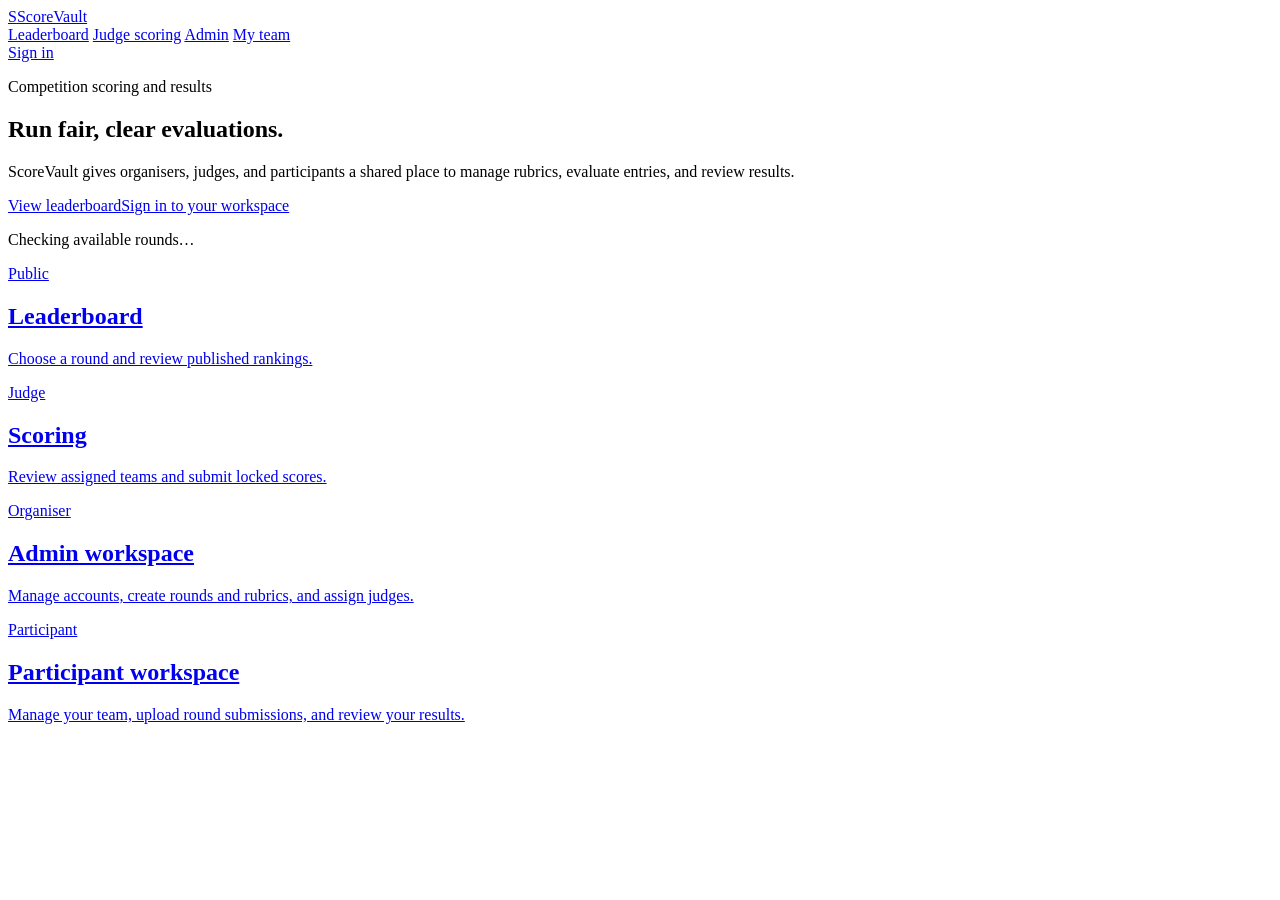
==== commit 076e2280: "Use private Azure storage for participant submissions" ====
--- a/backend/src/main/resources/static/index.html
+++ b/backend/src/main/resources/static/index.html
@@ -15,7 +15,7 @@
       <a href="/leaderboard.html">Leaderboard</a>
       <a href="/judging.html">Judge scoring</a>
       <a href="/admin.html">Admin</a>
-      <a href="/submissions.html">My team</a>
+      <a href="/participant.html">My team</a>
     </nav>
     <div class="account-area"><span id="account-name"></span><a class="button button-small" id="sign-in-link" href="/login.html">Sign in</a><button class="button button-small button-quiet" id="logout-button" type="button" hidden>Sign out</button></div>
   </header>
@@ -31,9 +31,8 @@
       <a class="feature-card" href="/leaderboard.html"><span class="eyebrow">Public</span><h2>Leaderboard</h2><p>Choose a round and review published rankings.</p></a>
       <a class="feature-card" href="/judging.html"><span class="eyebrow">Judge</span><h2>Scoring</h2><p>Review assigned teams and submit locked scores.</p></a>
       <a class="feature-card" href="/admin.html"><span class="eyebrow">Organiser</span><h2>Admin workspace</h2><p>Manage accounts, create rounds and rubrics, and assign judges.</p></a>
-      <a class="feature-card" href="/submissions.html"><span class="eyebrow">Participant</span><h2>Team registration</h2><p>Create your team and add registered participant members.</p></a>
+      <a class="feature-card" href="/participant.html"><span class="eyebrow">Participant</span><h2>Participant workspace</h2><p>Manage your team, upload round submissions, and review your results.</p></a>
     </section>
-    <p class="notice">File uploads are not available in this backend yet. Team registration is available for participant accounts.</p>
   </main>
 </body>
 </html>
